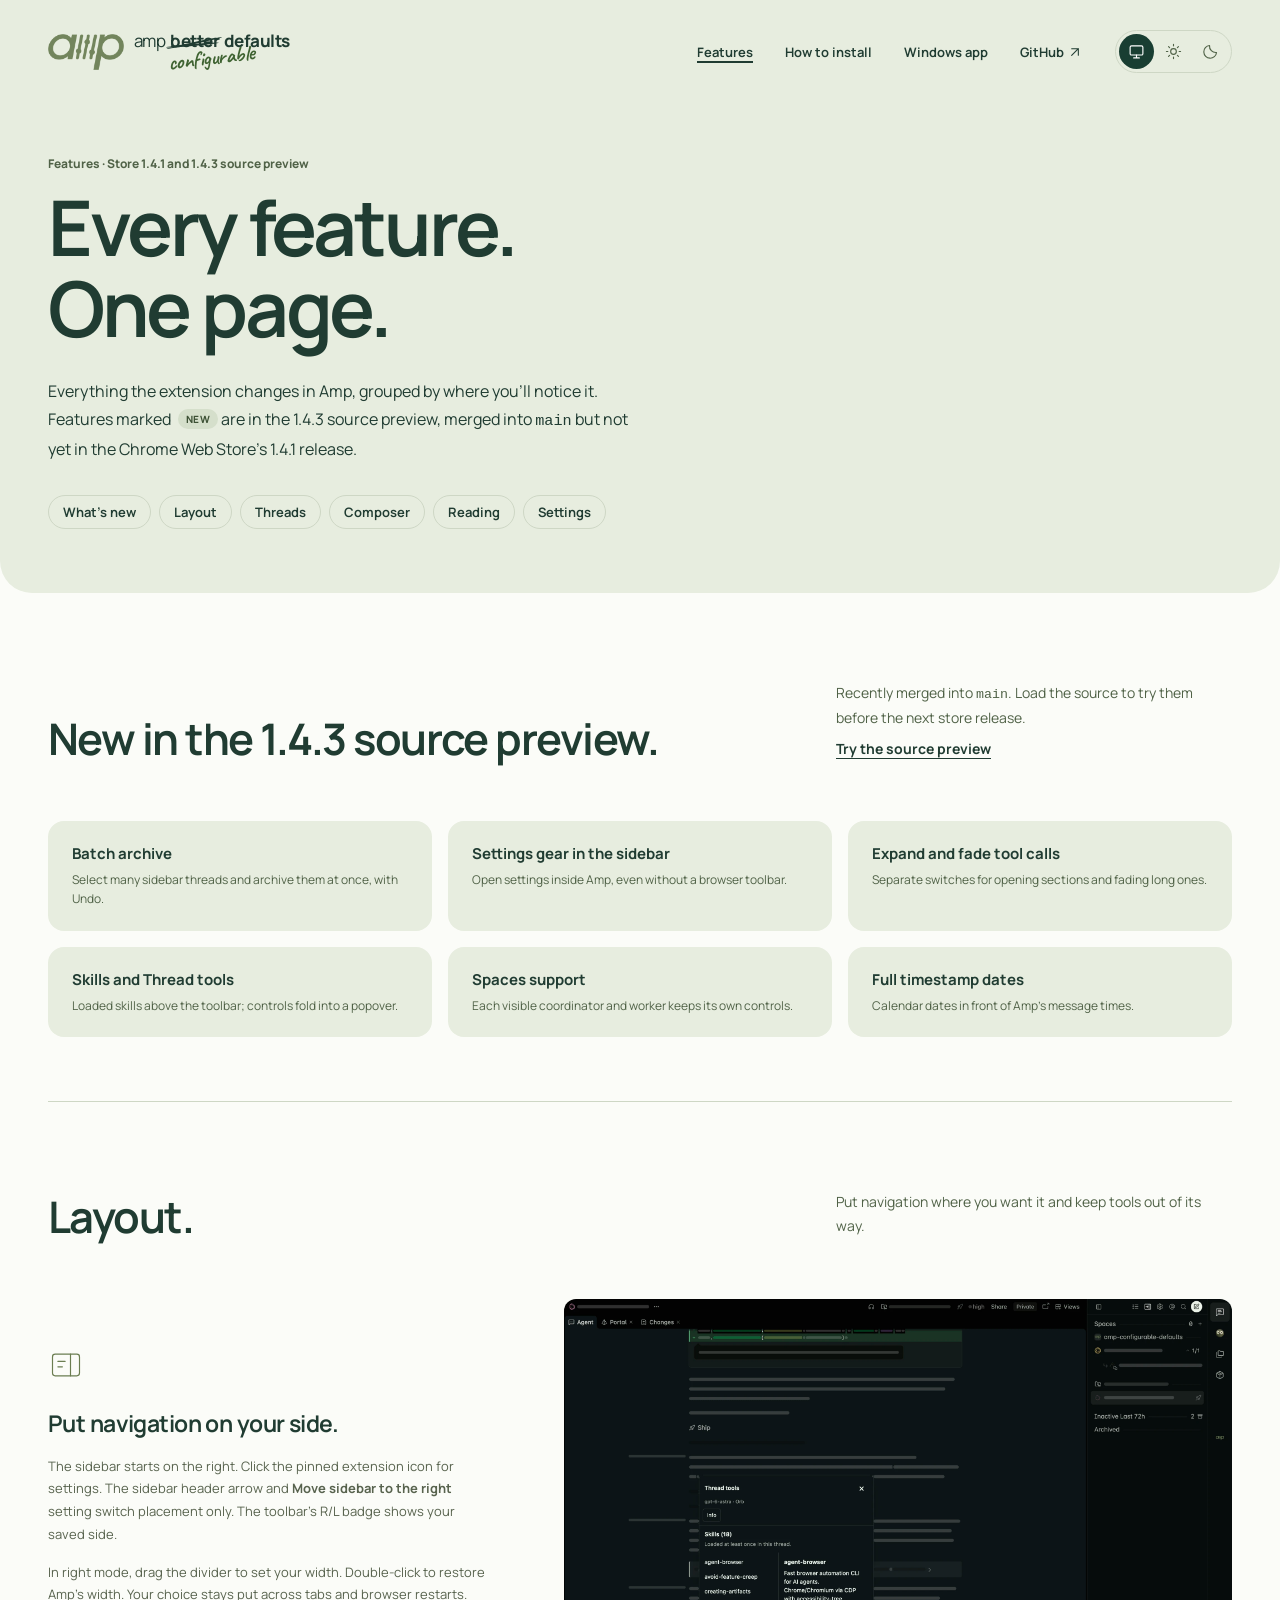
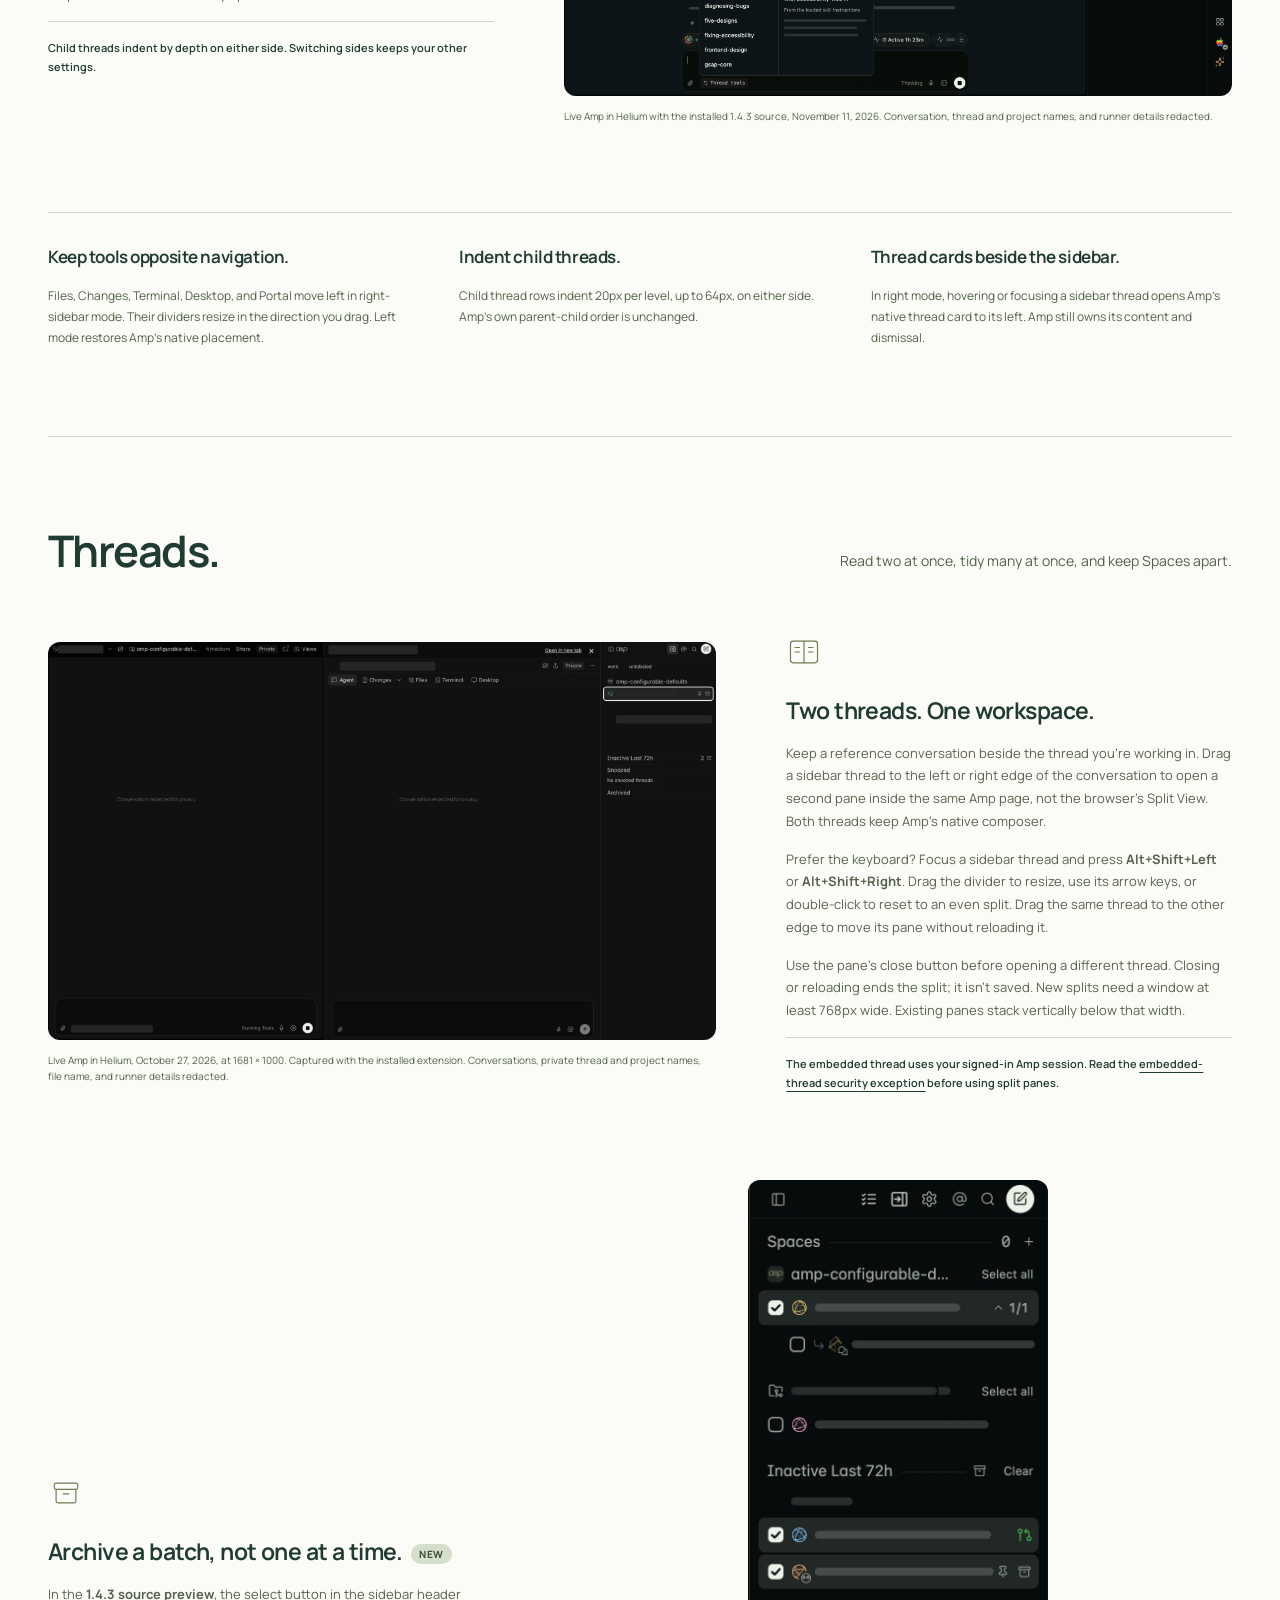
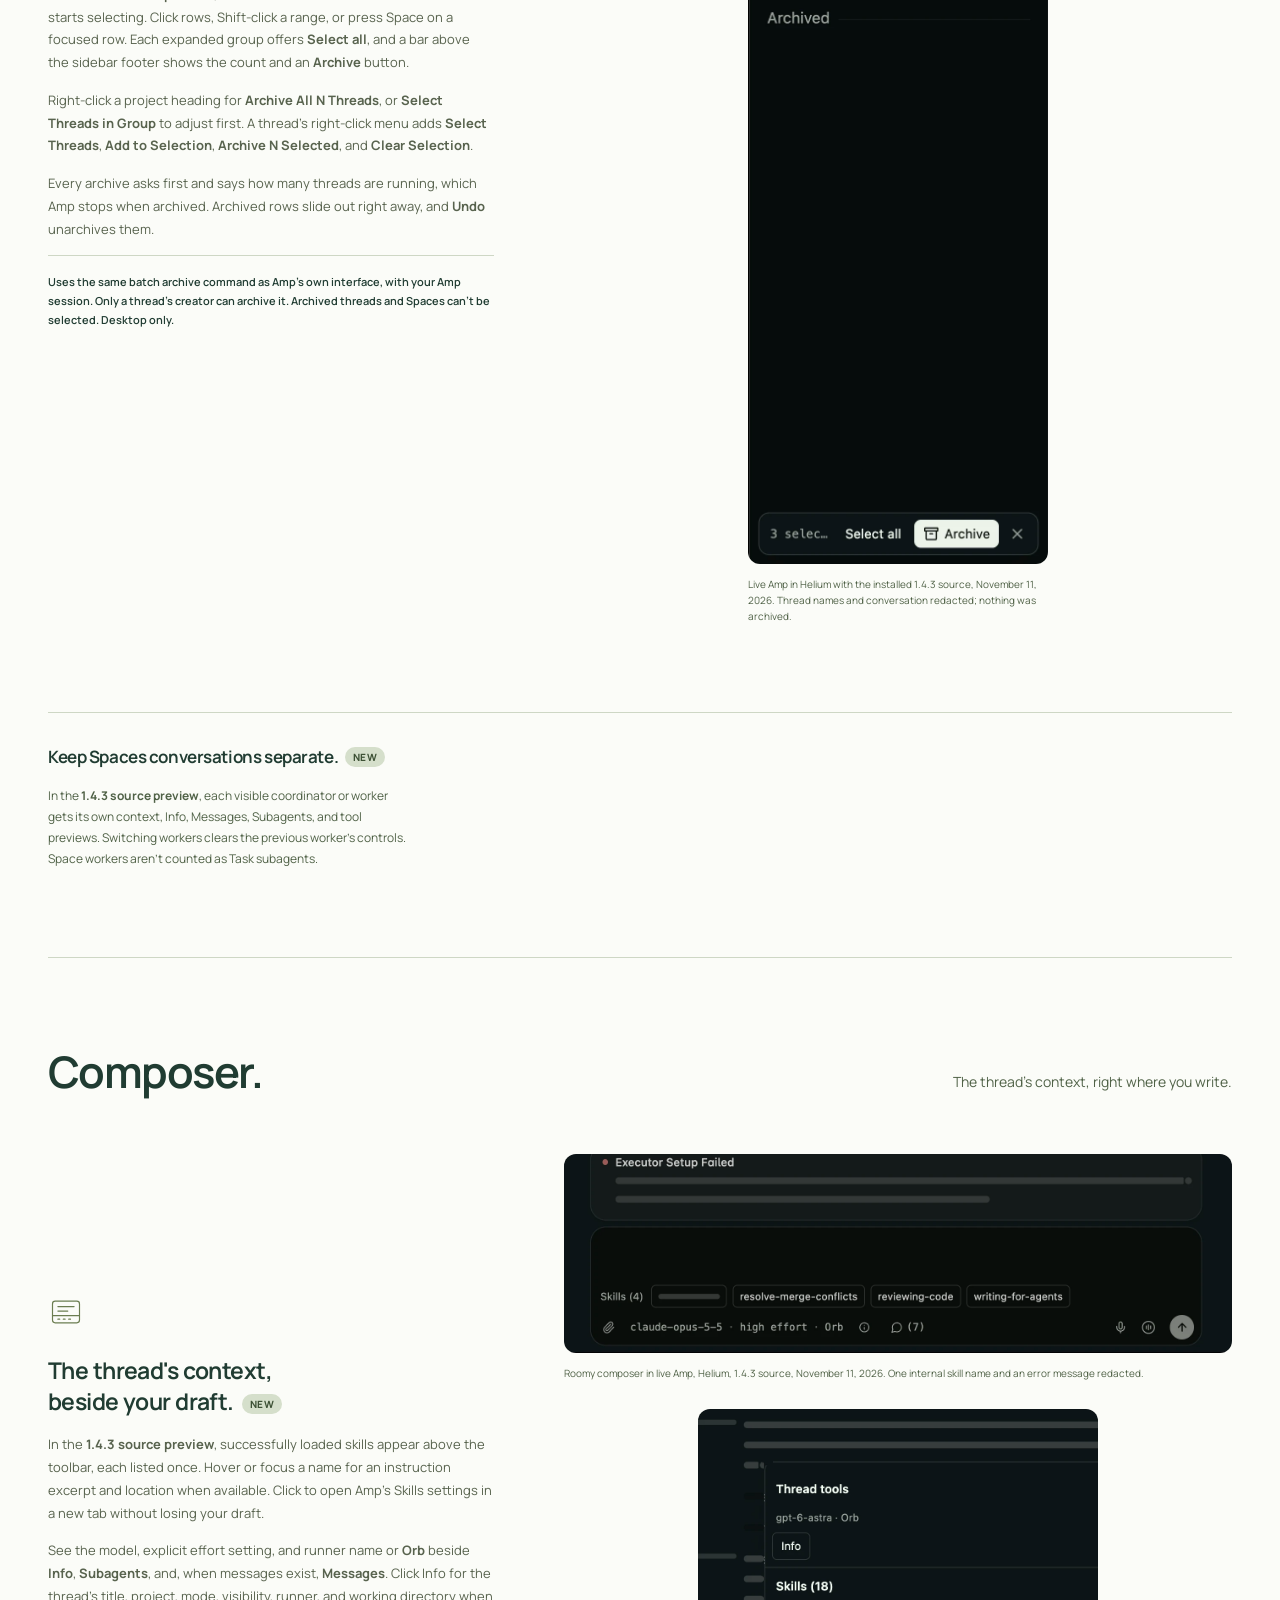
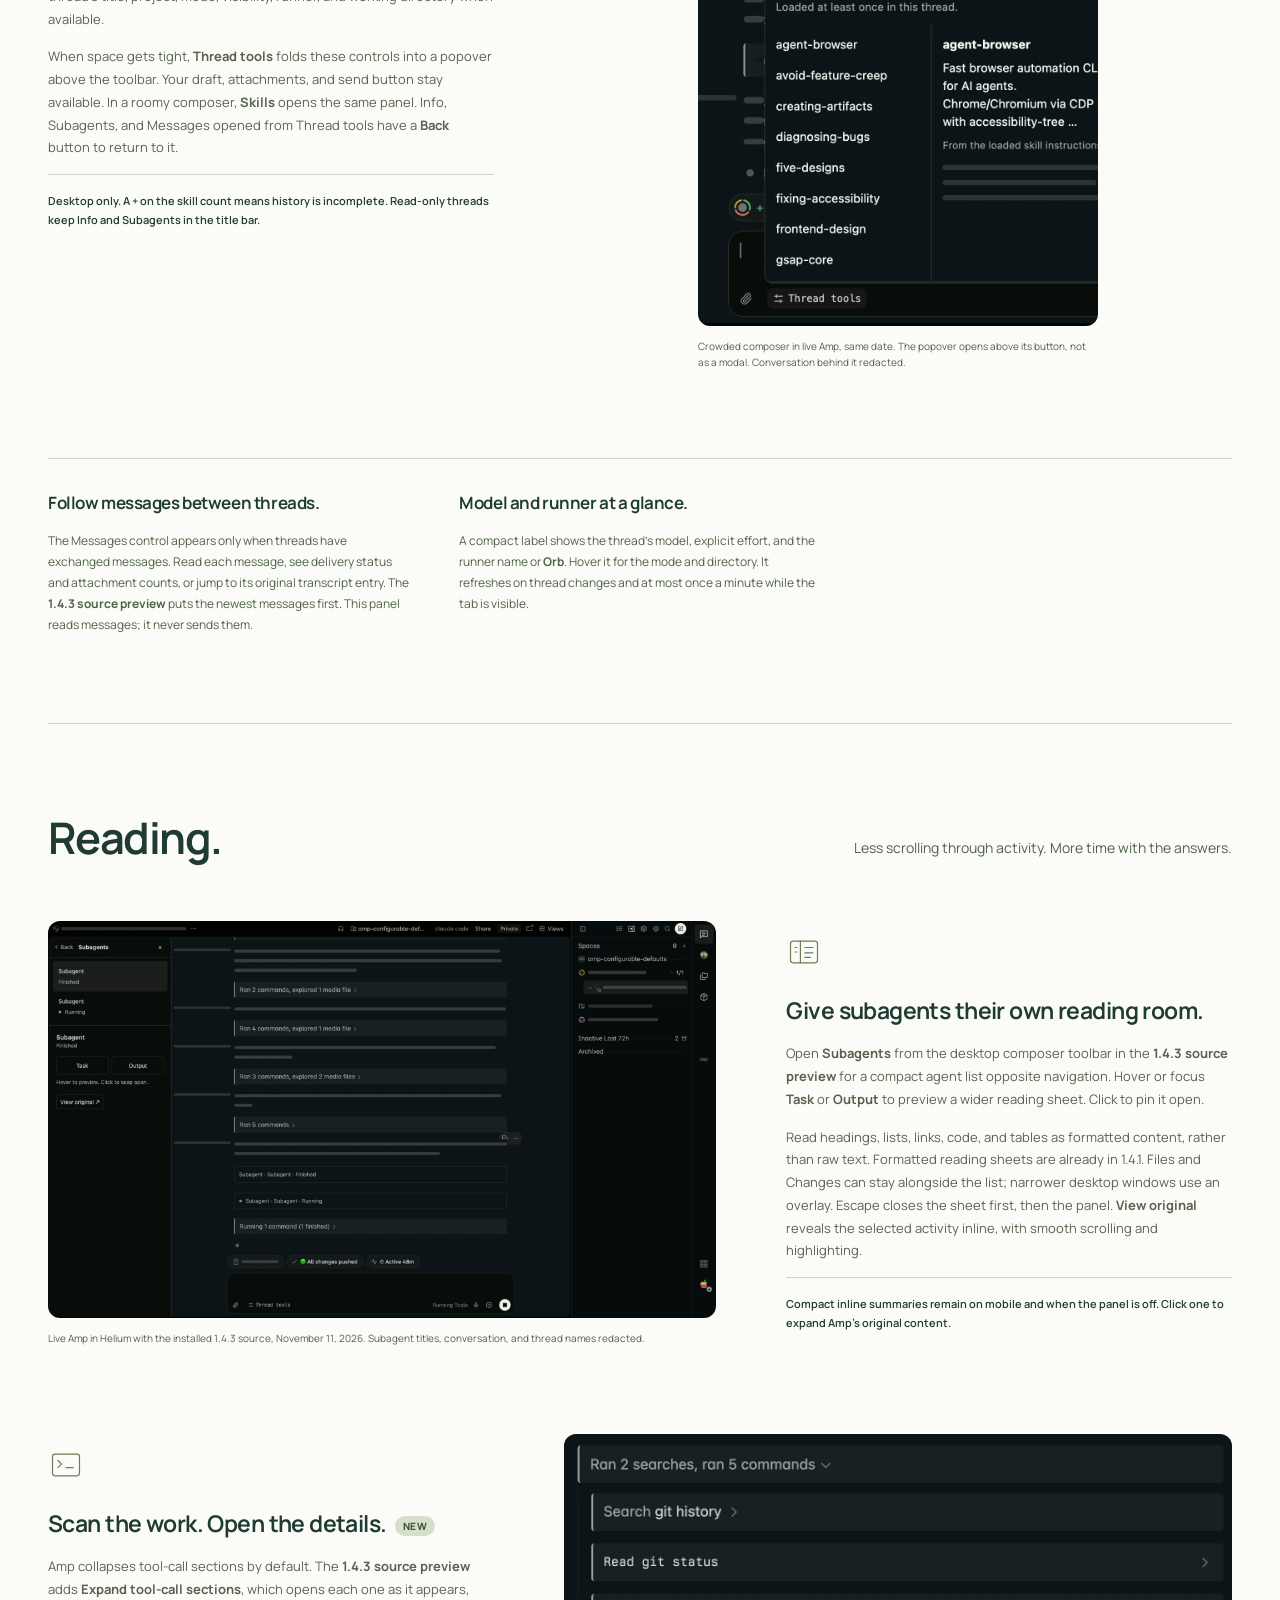
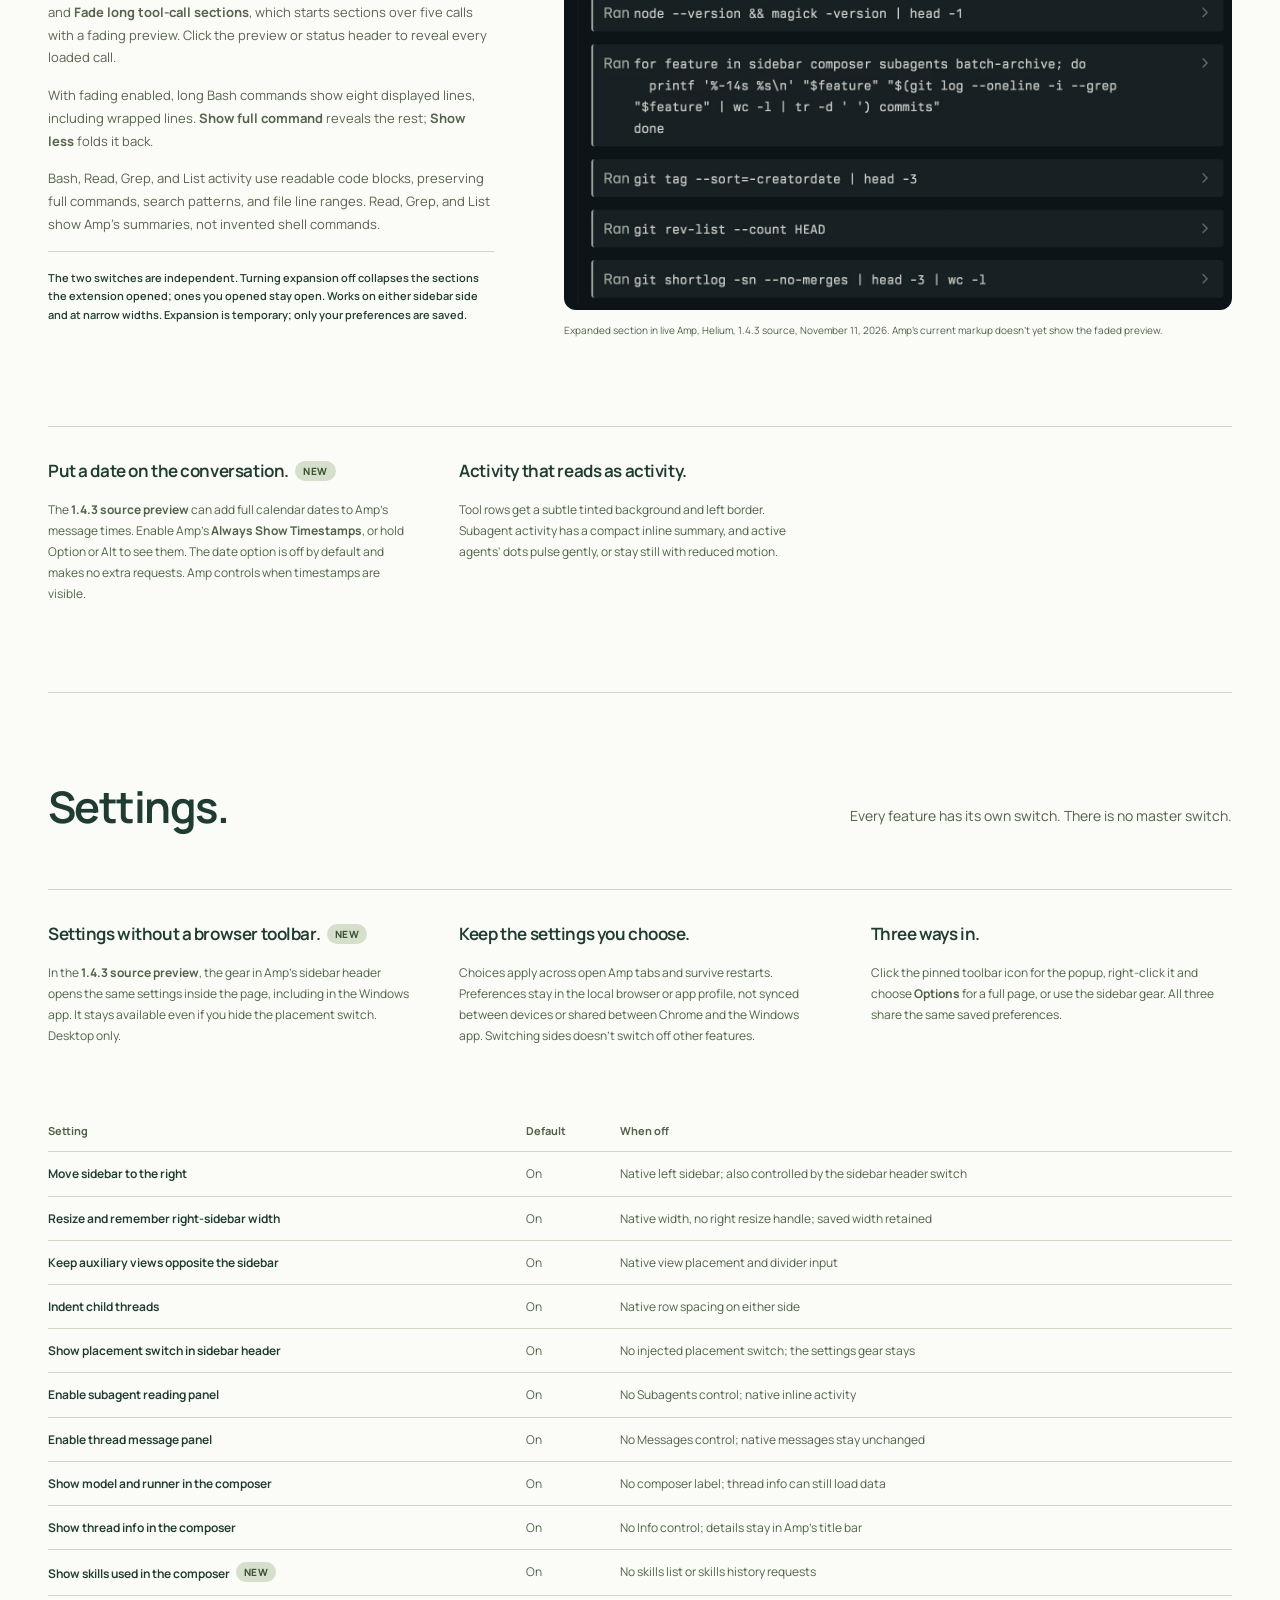
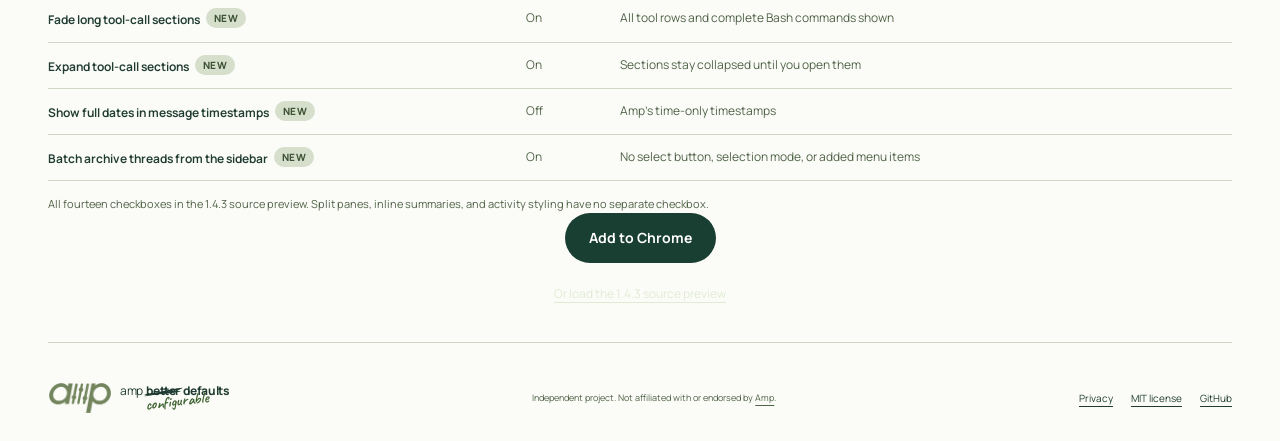
==== docs/features/index.html @ 4b8e1ec9 "docs: add a features page and trim the landing page to two highlights The landing page now highlight" ====
<!doctype html>
<html lang="en">
  <head>
    <meta charset="utf-8" />
    <meta name="viewport" content="width=device-width, initial-scale=1" />
    <meta name="color-scheme" content="light dark" />
    <meta
      name="theme-color"
      content="#e7eddf"
      media="(prefers-color-scheme: light)"
    />
    <meta
      name="theme-color"
      content="#1b2a22"
      media="(prefers-color-scheme: dark)"
    />
    <script>
      if (!window.CSSViewTransitionRule) {
        document.documentElement.classList.add("page-enter");
      }
      try {
        const theme = localStorage.getItem("landing-theme");
        if (theme === "light" || theme === "dark") {
          document.documentElement.dataset.theme = theme;
          document
            .querySelectorAll('meta[name="theme-color"]')
            .forEach((meta) => {
              meta.content = theme === "dark" ? "#1b2a22" : "#e7eddf";
            });
        }
      } catch {
        // Storage can be unavailable; the system theme still works.
      }
    </script>
    <meta
      name="description"
      content="Every feature of amp configurable defaults: sidebar placement, split panes, batch archive, skills and thread details in the composer, subagent reading sheets, tool-call previews, thread messages, and more."
    />
    <title>Features | amp configurable defaults</title>
    <link rel="icon" href="../assets/icon.png" type="image/png" />
    <link
      rel="preload"
      href="../assets/manrope.ttf"
      as="font"
      type="font/ttf"
      crossorigin
    />
    <link rel="stylesheet" href="../landing.css" />
    <script src="../landing.js" defer></script>
  </head>
  <body>
    <a class="skip" href="#main">Skip to content</a>
    <div class="header-band">
      <header class="site-header wrap">
        <a class="brand" href="../" aria-label="amp configurable defaults home"
          ><img src="../assets/logo.png" width="76" height="36" alt="" /><span
            class="brand-title"
            aria-hidden="true"
            >amp
            <span class="brand-edit"
              ><s>better</s
              ><span class="brand-correction">configurable</span></span
            >
            <strong>defaults</strong></span
          ></a
        >
        <nav aria-label="Main navigation">
          <a href="./" aria-current="page">Features</a>
          <a href="../#install">How to install</a>
          <a href="../windows/">Windows app</a>
          <a
            class="nav-source"
            href="https://github.com/Tyru5/amp-configurable-defaults"
            >GitHub
            <svg viewBox="0 0 24 24" aria-hidden="true">
              <path d="M7 17 17 7M7 7h10v10" /></svg
          ></a>
          <fieldset class="theme-control" aria-label="Theme" hidden>
            <label>
              <input
                type="radio"
                name="theme"
                value="system"
                aria-label="System theme"
                checked
              />
              <svg viewBox="0 0 24 24" aria-hidden="true">
                <rect x="3" y="4" width="18" height="13" rx="2" />
                <path d="M8 21h8m-4-4v4" />
              </svg>
            </label>
            <label>
              <input
                type="radio"
                name="theme"
                value="light"
                aria-label="Light theme"
              />
              <svg viewBox="0 0 24 24" aria-hidden="true">
                <circle cx="12" cy="12" r="4" />
                <path
                  d="M12 2v2m0 16v2M2 12h2m16 0h2M5 5l1.5 1.5m11 11L19 19M5 19l1.5-1.5m11-11L19 5"
                />
              </svg>
            </label>
            <label>
              <input
                type="radio"
                name="theme"
                value="dark"
                aria-label="Dark theme"
              />
              <svg viewBox="0 0 24 24" aria-hidden="true">
                <path d="M20.5 13.4A9 9 0 0 1 10.6 3.5a9 9 0 1 0 9.9 9.9Z" />
              </svg>
            </label>
          </fieldset>
        </nav>
      </header>
    </div>
    <main id="main">
      <div class="opening">
        <header class="page-intro wrap">
          <p class="guide-kicker">Features · Store 1.4.1 and 1.4.3 source preview</p>
          <h1>Every feature.<br />One page.</h1>
          <p>
            Everything the extension changes in Amp, grouped by where you'll
            notice it. Features marked <span class="new-badge">New</span> are
            in the 1.4.3 source preview, merged into <code>main</code> but not
            yet in the Chrome Web Store's 1.4.1 release.
          </p>
          <nav class="feature-jump" aria-label="Feature groups">
            <a href="#source-preview">What's new</a>
            <a href="#layout">Layout</a>
            <a href="#threads">Threads</a>
            <a href="#composer">Composer</a>
            <a href="#reading">Reading</a>
            <a href="#settings">Settings</a>
          </nav>
        </header>
      </div>

      <section
        id="source-preview"
        class="feature-group wrap"
        aria-labelledby="preview-title"
      >
        <div class="group-heading">
          <h2 id="preview-title">New in the 1.4.3 source preview.</h2>
          <p>
            Recently merged into <code>main</code>. Load the source to try them
            before the next store release.
            <a href="../#install">Try the source preview</a>
          </p>
        </div>
        <ul class="whats-new">
          <li>
            <a href="#batch-archive"
              ><strong>Batch archive</strong
              ><span>Select many sidebar threads and archive them at once, with Undo.</span></a
            >
          </li>
          <li>
            <a href="#sidebar-settings"
              ><strong>Settings gear in the sidebar</strong
              ><span>Open settings inside Amp, even without a browser toolbar.</span></a
            >
          </li>
          <li>
            <a href="#tool-previews"
              ><strong>Expand and fade tool calls</strong
              ><span>Separate switches for opening sections and fading long ones.</span></a
            >
          </li>
          <li>
            <a href="#composer-tools"
              ><strong>Skills and Thread tools</strong
              ><span>Loaded skills above the toolbar; controls fold into a popover.</span></a
            >
          </li>
          <li>
            <a href="#spaces"
              ><strong>Spaces support</strong
              ><span>Each visible coordinator and worker keeps its own controls.</span></a
            >
          </li>
          <li>
            <a href="#timestamp-dates"
              ><strong>Full timestamp dates</strong
              ><span>Calendar dates in front of Amp's message times.</span></a
            >
          </li>
        </ul>
      </section>

      <section id="layout" class="feature-group wrap" aria-labelledby="layout-title">
        <div class="group-heading">
          <h2 id="layout-title">Layout.</h2>
          <p>Put navigation where you want it and keep tools out of its way.</p>
        </div>
        <div class="feature-story" id="navigation">
          <div class="feature-copy">
            <svg class="feature-icon" viewBox="0 0 40 40" aria-hidden="true">
              <rect x="5" y="8" width="30" height="24" rx="3" />
              <path d="M25 8v24M11 16h8m-8 6h5" />
            </svg>
            <h3>Put navigation on your side.</h3>
            <p>
              The sidebar starts on the right. Click the pinned extension icon
              for settings. The sidebar header arrow and
              <strong>Move sidebar to the right</strong> setting switch
              placement only. The toolbar's R/L badge shows your saved side.
            </p>
            <p>
              In right mode, drag the divider to set your width. Double-click to
              restore Amp's width. Your choice stays put across tabs and browser
              restarts.
            </p>
            <div class="feature-detail">
              Child threads indent by depth on either side. Switching sides
              keeps your other settings.
            </div>
          </div>
          <figure>
            <img
              src="../assets/hero-live.webp"
              alt="Live Amp with navigation on the right, a child thread indented beneath its parent, and the select, placement, and settings buttons in the sidebar header. Conversation text and thread names are redacted."
              width="2400"
              height="1428"
              loading="lazy"
            />
            <figcaption>
              Live Amp in Helium with the installed 1.4.3 source, November 11,
              2026. Conversation, thread and project names, and runner details
              redacted.
            </figcaption>
          </figure>
        </div>
        <div class="more-features">
          <article>
            <h3>Keep tools opposite navigation.</h3>
            <p>
              Files, Changes, Terminal, Desktop, and Portal move left in
              right-sidebar mode. Their dividers resize in the direction you
              drag. Left mode restores Amp's native placement.
            </p>
          </article>
          <article>
            <h3>Indent child threads.</h3>
            <p>
              Child thread rows indent 20px per level, up to 64px, on either
              side. Amp's own parent-child order is unchanged.
            </p>
          </article>
          <article>
            <h3>Thread cards beside the sidebar.</h3>
            <p>
              In right mode, hovering or focusing a sidebar thread opens Amp's
              native thread card to its left. Amp still owns its content and
              dismissal.
            </p>
          </article>
        </div>
      </section>

      <section id="threads" class="feature-group wrap" aria-labelledby="threads-title">
        <div class="group-heading">
          <h2 id="threads-title">Threads.</h2>
          <p>Read two at once, tidy many at once, and keep Spaces apart.</p>
        </div>
        <div class="feature-story reverse" id="split-panes">
          <div class="feature-copy">
            <svg class="feature-icon" viewBox="0 0 40 40" aria-hidden="true">
              <rect x="5" y="8" width="30" height="24" rx="3" />
              <path d="M20 8v24M10 15h5m-5 5h5m10-5h5m-5 5h5" />
            </svg>
            <h3>Two threads. One workspace.</h3>
            <p>
              Keep a reference conversation beside the thread you're working
              in. Drag a sidebar thread to the left or right edge of the
              conversation to open a second pane inside the same Amp page,
              not the browser's Split View. Both threads keep Amp's native composer.
            </p>
            <p>
              Prefer the keyboard? Focus a sidebar thread and press
              <strong>Alt+Shift+Left</strong> or <strong>Alt+Shift+Right</strong>.
              Drag the divider to resize, use its arrow keys, or double-click
              to reset to an even split. Drag the same thread to the other
              edge to move its pane without reloading it.
            </p>
            <p>
              Use the pane's close button before opening a different thread.
              Closing or reloading ends the split; it isn't saved. New splits
              need a window at least 768px wide. Existing panes stack vertically
              below that width.
            </p>
            <div class="feature-detail">
              The embedded thread uses your signed-in Amp session. Read the
              <a href="https://github.com/Tyru5/amp-configurable-defaults/blob/main/PRIVACY.md#embedded-thread-security-exception"
                >embedded-thread security exception</a
              > before using split panes.
            </div>
          </div>
          <figure>
            <img
              src="../assets/thread-split.webp"
              alt="Real Amp in Helium with two thread panes side by side, a divider between them, a composer in each pane, and navigation on the right. Private content is redacted."
              width="2000"
              height="1190"
              loading="lazy"
            />
            <figcaption>
              Live Amp in Helium, October 27, 2026, at 1681 × 1000. Captured
              with the installed extension. Conversations, private thread and
              project names, file name, and runner details redacted.
            </figcaption>
          </figure>
        </div>
        <div class="feature-story" id="batch-archive">
          <div class="feature-copy">
            <svg class="feature-icon" viewBox="0 0 40 40" aria-hidden="true">
              <rect x="7" y="9" width="26" height="7" rx="2" />
              <path d="M9 16v13a2 2 0 0 0 2 2h18a2 2 0 0 0 2-2V16m-14 5h6" />
            </svg>
            <h3>Archive a batch, not one at a time. <span class="new-badge">New</span></h3>
            <p>
              In the <strong>1.4.3 source preview</strong>, the select button
              in the sidebar header starts selecting. Click rows, Shift-click a
              range, or press Space on a focused row. Each expanded group offers
              <strong>Select all</strong>, and a bar above the sidebar footer
              shows the count and an <strong>Archive</strong> button.
            </p>
            <p>
              Right-click a project heading for <strong>Archive All N
              Threads</strong>, or <strong>Select Threads in Group</strong> to
              adjust first. A thread's right-click menu adds
              <strong>Select Threads</strong>, <strong>Add to Selection</strong>,
              <strong>Archive N Selected</strong>, and
              <strong>Clear Selection</strong>.
            </p>
            <p>
              Every archive asks first and says how many threads are running,
              which Amp stops when archived. Archived rows slide out right away,
              and <strong>Undo</strong> unarchives them.
            </p>
            <div class="feature-detail">
              Uses the same batch archive command as Amp's own interface, with
              your Amp session. Only a thread's creator can archive it. Archived
              threads and Spaces can't be selected. Desktop only.
            </div>
          </div>
          <figure class="sidebar-capture">
            <img
              src="../assets/batch-archive-live.webp"
              alt="Live Amp sidebar in selection mode: three threads checked, groups offering Select all or Clear, and a bar above the footer showing 3 selected, Select all, and Archive. Thread names are redacted."
              width="610"
              height="2000"
              loading="lazy"
            />
            <figcaption>
              Live Amp in Helium with the installed 1.4.3 source, November 11,
              2026. Thread names and conversation redacted; nothing was archived.
            </figcaption>
          </figure>
        </div>
        <div class="more-features">
          <article id="spaces">
            <h3>Keep Spaces conversations separate. <span class="new-badge">New</span></h3>
            <p>
              In the <strong>1.4.3 source preview</strong>, each visible
              coordinator or worker gets its own context, Info, Messages,
              Subagents, and tool previews. Switching workers clears the
              previous worker's controls. Space workers aren't counted as Task
              subagents.
            </p>
          </article>
        </div>
      </section>

      <section id="composer" class="feature-group wrap" aria-labelledby="composer-title">
        <div class="group-heading">
          <h2 id="composer-title">Composer.</h2>
          <p>The thread's context, right where you write.</p>
        </div>
        <div class="feature-story" id="composer-tools">
          <div class="feature-copy">
            <svg class="feature-icon" viewBox="0 0 40 40" aria-hidden="true">
              <rect x="5" y="8" width="30" height="24" rx="3" />
              <path d="M5 24h30M11 28h2m4 0h2m4 0h2M11 14h18m-18 5h11" />
            </svg>
            <h3>The thread's context, beside your draft. <span class="new-badge">New</span></h3>
            <p>
              In the <strong>1.4.3 source preview</strong>, successfully loaded
              skills appear above the toolbar, each listed once. Hover or focus
              a name for an instruction excerpt and location when available. Click
              to open Amp's Skills settings in a new tab without losing your draft.
            </p>
            <p>
              See the model, explicit effort setting, and runner name or
              <strong>Orb</strong> beside <strong>Info</strong>,
              <strong>Subagents</strong>, and, when messages exist,
              <strong>Messages</strong>. Click Info for the thread's title,
              project, mode, visibility, runner, and working directory when available.
            </p>
            <p>
              When space gets tight, <strong>Thread tools</strong> folds these
              controls into a popover above the toolbar. Your draft,
              attachments, and send button stay available. In a roomy composer,
              <strong>Skills</strong> opens the same panel. Info, Subagents,
              and Messages opened from Thread tools have a <strong>Back</strong>
              button to return to it.
            </p>
            <div class="feature-detail">
              Desktop only. A + on the skill count means history is incomplete.
              Read-only threads keep Info and Subagents in the title bar.
            </div>
          </div>
          <div class="composer-captures">
            <figure>
              <img
                src="../assets/composer-skills-live.webp"
                alt="Live Amp composer with Skills (4) above the toolbar, the model claude-opus-5-5 with high effort and Orb, Info, and Messages (7). One internal skill name and an error message are redacted."
                width="1580"
                height="470"
                loading="lazy"
              />
              <figcaption>Roomy composer in live Amp, Helium, 1.4.3 source, November 11, 2026. One internal skill name and an error message redacted.</figcaption>
            </figure>
            <figure class="compact-capture">
              <img
                src="../assets/thread-tools-live.webp"
                alt="Live Amp with the Thread tools popover open above its button, showing the model and Orb, Info, Skills (18), and an instruction excerpt for agent-browser."
                width="960"
                height="1240"
                loading="lazy"
              />
              <figcaption>Crowded composer in live Amp, same date. The popover opens above its button, not as a modal. Conversation behind it redacted.</figcaption>
            </figure>
          </div>
        </div>
        <div class="more-features">
          <article id="thread-messages">
            <h3>Follow messages between threads.</h3>
            <p>
              The Messages control appears only when threads have exchanged
              messages. Read each message, see delivery status and attachment
              counts, or jump to its original transcript entry. The
              <strong>1.4.3 source preview</strong> puts the newest messages first.
              This panel reads messages; it never sends them.
            </p>
          </article>
          <article>
            <h3>Model and runner at a glance.</h3>
            <p>
              A compact label shows the thread's model, explicit effort, and
              the runner name or <strong>Orb</strong>. Hover it for the mode
              and directory. It refreshes on thread changes and at most once a
              minute while the tab is visible.
            </p>
          </article>
        </div>
      </section>

      <section id="reading" class="feature-group wrap" aria-labelledby="reading-title">
        <div class="group-heading">
          <h2 id="reading-title">Reading.</h2>
          <p>Less scrolling through activity. More time with the answers.</p>
        </div>
        <div class="feature-story reverse" id="subagents">
          <div class="feature-copy">
            <svg class="feature-icon" viewBox="0 0 40 40" aria-hidden="true">
              <rect x="5" y="8" width="30" height="24" rx="3" />
              <path d="M16 8v24m-6-17h2m-2 5h2m9-5h9m-9 6h9m-9 5h6" />
            </svg>
            <h3>Give subagents their own reading room.</h3>
            <p>
              Open <strong>Subagents</strong> from the desktop composer toolbar
              in the <strong>1.4.3 source preview</strong>
              for a compact agent list opposite navigation. Hover or focus
              <strong>Task</strong> or <strong>Output</strong> to preview a
              wider reading sheet. Click to pin it open.
            </p>
            <p>
              Read headings, lists, links, code, and tables as formatted content,
              rather than raw text. Formatted reading sheets are already in 1.4.1.
              Files and Changes can stay alongside the list; narrower desktop
              windows use an overlay. Escape closes the sheet first, then the
              panel.
              <strong>View original</strong> reveals the selected activity
              inline, with smooth scrolling and highlighting.
            </p>
            <div class="feature-detail">
              Compact inline summaries remain on mobile and when the panel is
              off. Click one to expand Amp's original content.
            </div>
          </div>
          <figure>
            <img
              src="../assets/subagents-live.webp"
              alt="Live Amp with the Subagents panel open opposite navigation, listing two subagents. Conversation text and thread names are redacted."
              width="2000"
              height="1190"
              loading="lazy"
            />
            <figcaption>
              Live Amp in Helium with the installed 1.4.3 source, November 11,
              2026. Subagent titles, conversation, and thread names redacted.
            </figcaption>
          </figure>
        </div>
        <div class="feature-story" id="tool-previews">
          <div class="feature-copy">
            <svg class="feature-icon" viewBox="0 0 40 40" aria-hidden="true">
              <rect x="5" y="8" width="30" height="24" rx="3" />
              <path d="m11 15 4 4-4 4m9 0h8" />
            </svg>
            <h3>Scan the work. Open the details. <span class="new-badge">New</span></h3>
            <p>
              Amp collapses tool-call sections by default. The
              <strong>1.4.3 source preview</strong> adds
              <strong>Expand tool-call sections</strong>, which opens each one
              as it appears, and <strong>Fade long tool-call sections</strong>,
              which starts sections over five calls with a fading preview. Click
              the preview or status header to reveal every loaded call.
            </p>
            <p>
              With fading enabled, long Bash commands show eight displayed
              lines, including wrapped lines. <strong>Show full command</strong>
              reveals the rest; <strong>Show less</strong> folds it back.
            </p>
            <p>
              Bash, Read, Grep, and List activity use readable code blocks,
              preserving full commands, search patterns, and file line ranges.
              Read, Grep, and List show Amp's summaries, not invented shell commands.
            </p>
            <div class="feature-detail">
              The two switches are independent. Turning expansion off collapses
              the sections the extension opened; ones you opened stay open.
              Works on either sidebar side and at narrow widths. Expansion is
              temporary; only your preferences are saved.
            </div>
          </div>
          <figure>
            <img
              src="../assets/tool-calls-live.webp"
              alt="Live Amp with an expanded tool-call section: a search, a Read, and five Bash commands rendered as code blocks, including a multi-line for loop."
              width="1420"
              height="1010"
              loading="lazy"
            />
            <figcaption>
              Expanded section in live Amp, Helium, 1.4.3 source, November 11,
              2026. Amp's current markup doesn't yet show the faded preview.
            </figcaption>
          </figure>
        </div>
        <div class="more-features">
          <article id="timestamp-dates">
            <h3>Put a date on the conversation. <span class="new-badge">New</span></h3>
            <p>
              The <strong>1.4.3 source preview</strong> can add full calendar
              dates to Amp's message times. Enable Amp's
              <strong>Always Show Timestamps</strong>, or hold Option or Alt
              to see them. The date option is off by default and makes no extra
              requests. Amp controls when timestamps are visible.
            </p>
          </article>
          <article>
            <h3>Activity that reads as activity.</h3>
            <p>
              Tool rows get a subtle tinted background and left border.
              Subagent activity has a compact inline summary, and active
              agents' dots pulse gently, or stay still with reduced motion.
            </p>
          </article>
        </div>
      </section>

      <section id="settings" class="feature-group wrap" aria-labelledby="settings-title">
        <div class="group-heading">
          <h2 id="settings-title">Settings.</h2>
          <p>Every feature has its own switch. There is no master switch.</p>
        </div>
        <div class="more-features">
          <article id="sidebar-settings">
            <h3>Settings without a browser toolbar. <span class="new-badge">New</span></h3>
            <p>
              In the <strong>1.4.3 source preview</strong>, the gear in Amp's
              sidebar header opens the same settings inside the page, including
              in the Windows app. It stays available even if you hide the
              placement switch. Desktop only.
            </p>
          </article>
          <article>
            <h3>Keep the settings you choose.</h3>
            <p>
              Choices apply across open Amp tabs and survive restarts.
              Preferences stay in the local browser or app profile, not synced
              between devices or shared between Chrome and the Windows app.
              Switching sides doesn't switch off other features.
            </p>
          </article>
          <article>
            <h3>Three ways in.</h3>
            <p>
              Click the pinned toolbar icon for the popup, right-click it and
              choose <strong>Options</strong> for a full page, or use the
              sidebar gear. All three share the same saved preferences.
            </p>
          </article>
        </div>
        <div class="table-scroll">
          <table class="settings-table">
            <caption>
              All fourteen checkboxes in the 1.4.3 source preview. Split panes,
              inline summaries, and activity styling have no separate checkbox.
            </caption>
            <thead>
              <tr><th scope="col">Setting</th><th scope="col">Default</th><th scope="col">When off</th></tr>
            </thead>
            <tbody>
              <tr><th scope="row">Move sidebar to the right</th><td>On</td><td>Native left sidebar; also controlled by the sidebar header switch</td></tr>
              <tr><th scope="row">Resize and remember right-sidebar width</th><td>On</td><td>Native width, no right resize handle; saved width retained</td></tr>
              <tr><th scope="row">Keep auxiliary views opposite the sidebar</th><td>On</td><td>Native view placement and divider input</td></tr>
              <tr><th scope="row">Indent child threads</th><td>On</td><td>Native row spacing on either side</td></tr>
              <tr><th scope="row">Show placement switch in sidebar header</th><td>On</td><td>No injected placement switch; the settings gear stays</td></tr>
              <tr><th scope="row">Enable subagent reading panel</th><td>On</td><td>No Subagents control; native inline activity</td></tr>
              <tr><th scope="row">Enable thread message panel</th><td>On</td><td>No Messages control; native messages stay unchanged</td></tr>
              <tr><th scope="row">Show model and runner in the composer</th><td>On</td><td>No composer label; thread info can still load data</td></tr>
              <tr><th scope="row">Show thread info in the composer</th><td>On</td><td>No Info control; details stay in Amp's title bar</td></tr>
              <tr><th scope="row">Show skills used in the composer <span class="new-badge">New</span></th><td>On</td><td>No skills list or skills history requests</td></tr>
              <tr><th scope="row">Fade long tool-call sections <span class="new-badge">New</span></th><td>On</td><td>All tool rows and complete Bash commands shown</td></tr>
              <tr><th scope="row">Expand tool-call sections <span class="new-badge">New</span></th><td>On</td><td>Sections stay collapsed until you open them</td></tr>
              <tr><th scope="row">Show full dates in message timestamps <span class="new-badge">New</span></th><td>Off</td><td>Amp's time-only timestamps</td></tr>
              <tr><th scope="row">Batch archive threads from the sidebar <span class="new-badge">New</span></th><td>On</td><td>No select button, selection mode, or added menu items</td></tr>
            </tbody>
          </table>
        </div>
      </section>

      <div class="closing wrap">
        <a
          class="button primary"
          href="https://chromewebstore.google.com/detail/amp-configurable-defaults/hpobhiphbifcjhplkegebmpiehkcpjod"
          >Add to Chrome</a
        >
        <a class="text-link" href="../#install">Or load the 1.4.3 source preview</a>
      </div>
    </main>
    <footer class="site-footer wrap">
      <a class="brand" href="../" aria-label="amp configurable defaults home"
        ><img src="../assets/logo.png" width="64" height="30" alt="" /><span
          class="brand-title"
          aria-hidden="true"
          >amp
          <span class="brand-edit"
            ><s>better</s
            ><span class="brand-correction">configurable</span></span
          >
          <strong>defaults</strong></span
        ></a
      >
      <p>Independent project. Not affiliated with or endorsed by <a href="https://ampcode.com/">Amp</a>.</p>
      <div>
        <a
          href="https://github.com/Tyru5/amp-configurable-defaults/blob/main/PRIVACY.md"
          >Privacy</a
        ><a
          href="https://github.com/Tyru5/amp-configurable-defaults/blob/main/LICENSE"
          >MIT license</a
        ><a href="https://github.com/Tyru5/amp-configurable-defaults">GitHub</a>
      </div>
    </footer>
  </body>
</html>
---- docs/landing.css ----
@font-face {
  font-family: Manrope;
  src: url("assets/manrope.ttf") format("truetype");
  font-weight: 200 800;
  font-display: swap;
}
@font-face {
  font-family: Caveat;
  src: url("assets/caveat.ttf") format("truetype");
  font-weight: 400 700;
  font-display: swap;
}
:root {
  --forest: #193e32;
  --ink: light-dark(#203c32, #e4eadc);
  --muted: light-dark(#506247, #a8b8a3);
  --sage: light-dark(#e7eddf, #1b2a22);
  --line: light-dark(#ced7c5, #39483c);
  --paper: light-dark(#fbfcf8, #111b17);
  --olive: #c2cfaa;
  color-scheme: light;
  font-family: Manrope, sans-serif;
  color: var(--ink);
  background: var(--paper);
  font-synthesis: none;
  scroll-behavior: smooth;
  scroll-padding-top: 30px;
}
* {
  box-sizing: border-box;
}
body {
  margin: 0;
}
::selection {
  background: light-dark(var(--forest), var(--olive));
  color: light-dark(white, var(--paper));
}
a {
  color: inherit;
  text-underline-offset: 4px;
}
a:hover {
  text-decoration-thickness: 2px;
}
button,
a {
  -webkit-tap-highlight-color: transparent;
}
button {
  font: inherit;
}
:focus-visible {
  outline: 3px solid light-dark(#718149, var(--olive));
  outline-offset: 5px;
}
svg {
  width: 21px;
  height: 21px;
  fill: none;
  stroke: currentColor;
  stroke-width: 1.6;
  stroke-linecap: round;
  stroke-linejoin: round;
  flex: 0 0 auto;
}
p {
  line-height: 1.75;
}
h1,
h2,
h3,
p {
  margin-top: 0;
}
h1,
h2,
h3 {
  text-wrap: balance;
}
.wrap {
  width: min(1184px, calc(100% - 96px));
  margin-inline: auto;
}
.skip {
  position: absolute;
  top: -80px;
  left: 24px;
  z-index: 5;
  padding: 12px 20px;
  background: light-dark(white, var(--sage));
}
.skip:focus {
  top: 12px;
}
.header-band {
  background: var(--sage);
}
.opening {
  background: var(--sage);
  border-radius: 0 0 32px 32px;
}
.site-header {
  display: flex;
  align-items: center;
  justify-content: space-between;
  gap: 24px;
  padding-block: 30px;
}
.brand {
  display: inline-flex;
  align-items: center;
  gap: 10px;
  text-decoration: none;
  white-space: nowrap;
  font-size: 17px;
  letter-spacing: -0.03em;
}
.brand img {
  object-fit: contain;
  filter: brightness(var(--logo-brightness, 1));
}
.brand strong {
  font-weight: 750;
}
.brand-title {
  display: inline-flex;
  align-items: baseline;
  gap: 0.28em;
  padding-bottom: 1.25em;
  line-height: 1.25;
}
.brand-edit {
  position: relative;
  font-weight: 750;
}
.brand-edit s {
  text-decoration: none;
}
.brand-edit::before,
.brand-edit::after {
  content: "";
  position: absolute;
  height: 2px;
  width: 116%;
  left: -8%;
  top: 53%;
  border-radius: 50%;
  background: currentColor;
  transform: rotate(-12deg);
}
.brand-edit::after {
  top: 65%;
  width: 108%;
  transform: rotate(-5deg);
}
.brand-correction {
  position: absolute;
  top: 100%;
  left: -0.1em;
  color: light-dark(#3f6332, var(--olive));
  font-family: Caveat, cursive;
  font-size: 1.3em;
  font-weight: 650;
  letter-spacing: -0.02em;
  line-height: 1;
  transform: rotate(-7deg);
  transform-origin: left center;
}
nav {
  display: flex;
  flex-wrap: wrap;
  justify-content: flex-end;
  gap: 12px 32px;
  align-items: center;
  font-size: 13px;
  font-weight: 650;
}
nav a {
  text-decoration: none;
  padding-block: 8px;
}
nav a:hover {
  text-decoration: underline;
}
.nav-source {
  display: inline-flex;
  align-items: center;
  gap: 3px;
}
.nav-source svg {
  width: 16px;
  height: 16px;
}
.theme-control:not([hidden]) {
  display: flex;
  flex-shrink: 0;
  gap: 2px;
}
.theme-control {
  margin: 0;
  padding: 3px;
  border: 1px solid var(--line);
  border-radius: 24px;
}
.theme-control label {
  position: relative;
  display: flex;
  align-items: center;
  padding: 9px;
}
.theme-control input {
  appearance: none;
  position: absolute;
  inset: 0;
  width: 100%;
  height: 100%;
  margin: 0;
  border: 0;
  border-radius: 20px;
  background: transparent;
  cursor: pointer;
}
.theme-control input:hover {
  background: light-dark(#d5dfcb, #354734);
}
.theme-control input:checked {
  background: light-dark(var(--forest), var(--olive));
}
.theme-control input:focus-visible {
  outline-offset: 2px;
}
.theme-control svg {
  position: relative;
  pointer-events: none;
  color: var(--muted);
}
.theme-control svg {
  width: 17px;
  height: 17px;
}
.theme-control input:checked ~ svg {
  color: light-dark(white, #17251b);
}
.hero {
  padding-top: 50px;
}
.hero-intro {
  display: grid;
  grid-template-columns: 1.2fr 1fr;
  gap: 85px;
  align-items: center;
  margin-bottom: 56px;
}
h1 {
  font-size: clamp(60px, 6.8vw, 94px);
  line-height: 1.06;
  letter-spacing: -0.04em;
  font-weight: 650;
  margin-bottom: 0;
}
.hero-copy > p:first-child {
  font-size: 17px;
  line-height: 1.8;
  max-width: 39ch;
  margin-bottom: 24px;
}
.button {
  display: inline-flex;
  align-items: center;
  justify-content: center;
  gap: 11px;
  min-height: 50px;
  border-radius: 30px;
  padding: 14px 24px;
  text-decoration: none;
  font-size: 14px;
  font-weight: 700;
  transition:
    background-color 160ms,
    color 160ms;
}
.primary {
  color: light-dark(#fff, #17251b);
  background: light-dark(var(--forest), var(--olive));
}
.primary:hover {
  background: light-dark(#2e5541, #d5dfc3);
}
.install-note {
  font-size: 11px;
  line-height: 1.75;
  color: var(--muted);
  margin: 13px 0 0;
}
.hero-shot img {
  border-radius: 14px;
  outline: 1px solid light-dark(transparent, var(--line));
  box-shadow: 0 22px 45px -22px light-dark(#263a3559, transparent);
}
.hero-shot figcaption {
  display: flex;
  flex-direction: column;
  gap: 12px;
  margin-top: 15px;
}
.hero-points {
  display: flex;
  flex-wrap: wrap;
  gap: 8px;
  list-style: none;
  margin: 0;
  padding: 0;
}
.hero-points li {
  font-weight: 650;
  color: light-dark(#3d5135, var(--ink));
  background: light-dark(#d5dfcb, #2b3a2e);
  border-radius: 20px;
  padding: 5px 11px;
  white-space: nowrap;
}
.opening-footer {
  display: flex;
  justify-content: center;
  gap: 40px;
  font-size: 11px;
  color: var(--muted);
  padding-block: 36px;
}
.features {
  padding-top: 100px;
  padding-bottom: 95px;
}
.section-intro {
  display: flex;
  align-items: flex-end;
  justify-content: space-between;
  gap: 60px;
  margin-bottom: 65px;
}
h2 {
  font-size: clamp(32px, 3.4vw, 46px);
  line-height: 1.2;
  letter-spacing: -0.035em;
  font-weight: 650;
  margin-bottom: 18px;
}
.section-intro h2 {
  margin-bottom: 0;
}
.section-intro > p {
  font-size: 14px;
  max-width: 32ch;
  color: var(--muted);
  margin-bottom: 4px;
}
.source-preview {
  display: flex;
  align-items: center;
  justify-content: space-between;
  gap: 24px 48px;
  flex-wrap: wrap;
  padding-block: 28px;
  margin-bottom: 64px;
  border-block: 1px solid var(--line);
}
.source-preview h3 {
  font-size: 20px;
  margin-bottom: 10px;
}
.source-preview p {
  max-width: 65ch;
  font-size: 13px;
  color: var(--muted);
  margin-bottom: 0;
}
.source-preview > a {
  font-size: 13px;
  font-weight: 700;
}
.composer-captures {
  display: grid;
  gap: 28px;
  min-width: 0;
}
.compact-capture {
  width: min(100%, 400px);
  margin-inline: auto;
}
.feature-story {
  display: grid;
  grid-template-columns: 0.8fr 1.2fr;
  gap: 70px;
  align-items: center;
  margin-bottom: 88px;
}
.feature-icon {
  width: 36px;
  height: 36px;
  stroke-width: 1.3;
  margin-bottom: 20px;
  color: light-dark(#6b7d51, var(--olive));
}
h3 {
  font-size: 23px;
  line-height: 1.35;
  letter-spacing: -0.025em;
  font-weight: 650;
  margin-bottom: 16px;
}
.feature-copy p {
  font-size: 13px;
  color: light-dark(#58634e, var(--muted));
  margin-bottom: 15px;
}
.feature-detail {
  font-size: 11px;
  font-weight: 600;
  line-height: 1.7;
  padding-top: 17px;
  border-top: 1px solid var(--line);
}
figure {
  margin: 0;
  min-width: 0;
}
figure img {
  width: 100%;
  height: auto;
  display: block;
  border-radius: 12px;
}
figcaption {
  font-size: 10px;
  line-height: 1.6;
  color: var(--muted);
  margin-top: 12px;
}
.reverse {
  grid-template-columns: 1.2fr 0.8fr;
}
.reverse .feature-copy {
  grid-column: 2;
  grid-row: 1;
}
.reverse figure {
  grid-column: 1;
  grid-row: 1;
}
.more-features {
  display: grid;
  grid-template-columns: repeat(3, 1fr);
  gap: 50px;
  border-top: 1px solid var(--line);
  padding-top: 33px;
}
.more-features h3 {
  font-size: 17px;
}
.more-features p {
  font-size: 12px;
  color: var(--muted);
  margin-bottom: 0;
}
.installation {
  background: var(--forest);
  color: #edf2e4;
  padding-block: 85px;
}
.installation :focus-visible {
  outline-color: #e3edcf;
}
.install-layout {
  display: grid;
  grid-template-columns: 1fr 1fr;
  gap: 100px;
}
.install-intro > p {
  max-width: 36ch;
  color: #cad7be;
  font-size: 14px;
}
.light {
  background: #e3edcf;
  color: #213e26;
  margin-top: 12px;
}
.light:hover {
  background: #fff;
}
.install-intro .download-note {
  font-size: 10px;
  line-height: 1.8;
  margin-top: 14px;
  color: #bdcdb0;
}
.text-link {
  display: inline-block;
  font-size: 12px;
  margin-top: 18px;
  color: #e1ebd4;
}
.install-steps {
  list-style: none;
  counter-reset: steps;
  padding: 0;
  margin: 0;
}
.install-steps li {
  display: flex;
  gap: 24px;
  counter-increment: steps;
  padding-bottom: 26px;
  margin-bottom: 26px;
  border-bottom: 1px solid #42604b;
}
.install-steps li:last-child {
  margin: 0;
  padding: 0;
  border: 0;
}
.install-steps li::before {
  content: counter(steps);
  width: 30px;
  height: 30px;
  display: grid;
  place-items: center;
  flex: 0 0 auto;
  border: 1px solid #819773;
  color: #d6e3c6;
  border-radius: 50%;
  font-size: 12px;
  margin-top: 1px;
  font-variant-numeric: tabular-nums;
}
.install-steps h3 {
  font-size: 18px;
  margin-bottom: 10px;
}
.install-steps p {
  font-size: 12px;
  color: #cad7be;
  margin-bottom: 0;
}
code {
  font:
    0.95em/1.7 ui-monospace,
    monospace;
  overflow-wrap: anywhere;
}
.questions {
  display: grid;
  grid-template-columns: 0.85fr 1.15fr;
  gap: 80px;
  padding-block: 100px;
}
.questions > div > p {
  font-size: 13px;
  color: var(--muted);
}
details {
  border-bottom: 1px solid var(--line);
  padding-block: 21px;
}
details:first-child {
  border-top: 1px solid var(--line);
}
summary {
  display: flex;
  justify-content: space-between;
  gap: 20px;
  list-style: none;
  cursor: pointer;
  font-size: 14px;
  font-weight: 650;
  line-height: 1.6;
}
summary::-webkit-details-marker {
  display: none;
}
summary::after {
  content: "";
  flex: 0 0 auto;
  width: 7px;
  height: 7px;
  border-right: 1.5px solid currentColor;
  border-bottom: 1.5px solid currentColor;
  transform: rotate(45deg);
  margin: 5px 3px 0 0;
}
details[open] summary::after {
  transform: rotate(225deg);
  margin-top: 9px;
}
details p {
  font-size: 12px;
  color: var(--muted);
  margin: 16px 22px 8px 0;
}
details a {
  font-size: 12px;
}
.closing {
  display: flex;
  justify-content: center;
  padding-bottom: 40px;
  border-bottom: 1px solid var(--line);
}
.site-footer {
  padding-block: 40px 30px;
  display: flex;
  align-items: center;
  justify-content: space-between;
  gap: 24px;
}
.site-footer .brand {
  font-size: 12px;
  gap: 8px;
}
.site-footer p {
  font-size: 9px;
  color: var(--muted);
  margin: 0;
}
.site-footer > div {
  display: flex;
  gap: 18px;
  font-size: 10px;
}
@media (max-width: 1000px) {
  .wrap {
    width: calc(100% - 64px);
  }
  .hero-intro {
    gap: 35px;
  }
  .hero-copy > p:first-child {
    font-size: 15px;
  }
  .feature-story {
    gap: 35px;
  }
  .feature-copy p {
    font-size: 12px;
  }
  .feature-story h3 {
    font-size: 21px;
  }
  .install-layout {
    gap: 50px;
  }
  .site-footer {
    flex-wrap: wrap;
  }
}
@media (max-width: 700px) {
  .wrap {
    width: calc(100% - 40px);
  }
  .site-header {
    padding-block: 20px;
    gap: 15px;
    flex-wrap: wrap;
  }
  .brand {
    font-size: 13px;
    gap: 7px;
  }
  .brand img {
    width: 64px;
    height: 30px;
  }
  nav {
    justify-content: flex-start;
    gap: 16px;
    font-size: 11px;
  }
  nav .nav-source {
    display: none;
  }
  .hero {
    padding-top: 32px;
  }
  .hero-intro {
    grid-template-columns: 1fr;
    gap: 24px;
    margin-bottom: 35px;
  }
  h1 {
    font-size: clamp(52px, 12vw, 76px);
  }
  .hero-copy > p:first-child {
    max-width: 43ch;
    font-size: 14px;
    margin-bottom: 20px;
  }
  .install-note {
    font-size: 10px;
  }
  .opening-footer {
    flex-wrap: wrap;
    justify-content: flex-start;
    gap: 9px 20px;
    padding-block: 25px;
    font-size: 9px;
  }
  .opening {
    border-radius: 0 0 20px 20px;
  }
  .features {
    padding-block: 60px;
  }
  .section-intro {
    display: block;
    margin-bottom: 40px;
  }
  h2 {
    font-size: 33px;
  }
  .section-intro > p {
    max-width: 37ch;
    margin-top: 18px;
    font-size: 13px;
  }
  .feature-story,
  .reverse {
    grid-template-columns: 1fr;
    gap: 24px;
    margin-bottom: 48px;
  }
  .reverse .feature-copy,
  .reverse figure {
    grid-column: auto;
    grid-row: auto;
  }
  .feature-icon {
    width: 32px;
    height: 32px;
    margin-bottom: 13px;
  }
  .feature-copy p {
    font-size: 13px;
  }
  .feature-detail {
    font-size: 11px;
  }
  .more-features {
    grid-template-columns: 1fr;
    gap: 28px;
    padding-top: 28px;
  }
  .more-features h3 {
    margin-bottom: 9px;
  }
  .more-features p {
    font-size: 13px;
  }
  .installation {
    padding-block: 52px;
  }
  .install-layout {
    grid-template-columns: 1fr;
    gap: 44px;
  }
  .install-intro > p {
    font-size: 13px;
  }
  .install-steps li {
    gap: 17px;
  }
  .install-steps p {
    font-size: 13px;
  }
  .questions {
    grid-template-columns: 1fr;
    gap: 24px;
    padding-block: 60px;
  }
  .questions > div > p br {
    display: none;
  }
  summary {
    font-size: 13px;
  }
  details p {
    font-size: 13px;
  }
  .closing {
    padding-bottom: 28px;
  }
  .site-footer {
    align-items: flex-start;
    flex-direction: column;
    gap: 17px;
    padding-block: 28px;
  }
  .site-footer p {
    font-size: 10px;
  }
  .site-footer > div {
    font-size: 12px;
  }
}
.windows-guide {
  max-width: 850px;
  padding-block: 60px 80px;
  font-size: 15px;
  line-height: 1.75;
  overflow-wrap: anywhere;
}
.guide-intro h1 {
  font-size: clamp(38px, 5vw, 64px);
  margin-bottom: 26px;
}
.guide-kicker {
  color: var(--muted);
  font-size: 12px;
  font-weight: 750;
}
.guide-contents {
  justify-content: flex-start;
  gap: 8px 24px;
  padding-block: 20px;
  margin-block: 32px 48px;
  border-block: 1px solid var(--line);
}
.windows-guide section + section {
  margin-top: 64px;
}
.windows-guide h2 {
  font-size: clamp(28px, 3vw, 36px);
}
.windows-guide h3 {
  font-size: 20px;
  margin-bottom: 12px;
}
.windows-guide li {
  padding-left: 8px;
  margin-bottom: 16px;
}
.guide-steps {
  padding-left: 24px;
}
.guide-steps > li {
  margin-top: 32px;
}
.windows-guide code {
  font-size: 0.9em;
}
.windows-guide pre {
  padding: 20px;
  border: 1px solid var(--line);
  border-radius: 12px;
  background: var(--sage);
  font-size: 13px;
  white-space: pre-wrap;
  overflow-wrap: anywhere;
}
.guide-warning {
  padding: 20px 24px;
  border-left: 3px solid light-dark(var(--forest), var(--olive));
  background: var(--sage);
}
.guide-header .theme-control span {
  position: relative;
  pointer-events: none;
  color: var(--muted);
}
.guide-header .theme-control input:checked ~ span {
  color: light-dark(white, #17251b);
}
.new-badge {
  display: inline-block;
  vertical-align: 0.2em;
  margin-left: 4px;
  padding: 2px 8px;
  border-radius: 20px;
  background: light-dark(#d5dfcb, #2b3a2e);
  color: light-dark(#3d5135, var(--olive));
  font-size: 10px;
  font-weight: 750;
  letter-spacing: 0.04em;
  line-height: 1.6;
  text-transform: uppercase;
  white-space: nowrap;
}
.secondary {
  border: 1px solid light-dark(var(--forest), var(--olive));
  transition:
    background-color 160ms,
    color 160ms,
    gap 220ms cubic-bezier(0.2, 0.7, 0.2, 1);
}
.secondary:hover {
  background: light-dark(var(--forest), var(--olive));
  color: light-dark(#fff, #17251b);
  gap: 15px;
}
.sidebar-capture {
  width: min(100%, 300px);
  margin-inline: auto;
}
.features-more {
  display: flex;
  align-items: center;
  justify-content: space-between;
  gap: 24px 48px;
  flex-wrap: wrap;
  padding-top: 33px;
  border-top: 1px solid var(--line);
}
.features-more p {
  max-width: 62ch;
  font-size: 14px;
  color: var(--muted);
  margin: 0;
}
.page-intro {
  padding-block: 50px 64px;
}
.page-intro h1 {
  font-size: clamp(48px, 6vw, 84px);
  margin-bottom: 28px;
}
.page-intro > p:not(.guide-kicker) {
  max-width: 60ch;
  font-size: 16px;
  margin-bottom: 32px;
}
.feature-jump {
  justify-content: flex-start;
  gap: 8px;
}
.feature-jump a {
  padding: 7px 14px;
  border: 1px solid var(--line);
  border-radius: 20px;
  transition:
    background-color 160ms,
    border-color 160ms;
}
.feature-jump a:hover {
  text-decoration: none;
  background: light-dark(#d5dfcb, #2b3a2e);
  border-color: transparent;
}
nav a[aria-current="page"] {
  text-decoration: underline;
  text-decoration-thickness: 2px;
}
.feature-group {
  padding-top: 88px;
}
.feature-group + .feature-group {
  border-top: 1px solid var(--line);
  margin-top: 88px;
}
#source-preview + .feature-group {
  margin-top: 64px;
}
.group-heading {
  display: flex;
  align-items: flex-end;
  justify-content: space-between;
  gap: 16px 60px;
  flex-wrap: wrap;
  margin-bottom: 56px;
}
.group-heading h2 {
  margin-bottom: 0;
}
.group-heading p {
  max-width: 44ch;
  font-size: 14px;
  color: var(--muted);
  margin-bottom: 4px;
}
.group-heading p a {
  display: block;
  margin-top: 6px;
  font-weight: 700;
  color: var(--ink);
}
.whats-new {
  display: grid;
  grid-template-columns: repeat(3, 1fr);
  gap: 16px;
  list-style: none;
  margin: 0;
  padding: 0;
}
.whats-new a {
  display: flex;
  flex-direction: column;
  gap: 6px;
  height: 100%;
  padding: 22px 24px;
  border-radius: 16px;
  background: var(--sage);
  text-decoration: none;
  transition:
    transform 260ms cubic-bezier(0.2, 0.7, 0.2, 1),
    box-shadow 260ms;
}
.whats-new a:hover {
  transform: translateY(-3px);
  box-shadow: 0 16px 30px -22px light-dark(#263a3580, #000);
}
.whats-new strong {
  font-size: 15px;
}
.whats-new span {
  font-size: 12px;
  line-height: 1.6;
  color: var(--muted);
}
.feature-group .more-features {
  margin-top: 8px;
}
.table-scroll {
  overflow-x: auto;
  margin-top: 64px;
}
.settings-table {
  width: 100%;
  border-collapse: collapse;
  font-size: 12px;
  line-height: 1.6;
}
.settings-table caption {
  caption-side: bottom;
  text-align: left;
  font-size: 11px;
  color: var(--muted);
  padding-top: 14px;
}
.settings-table th,
.settings-table td {
  text-align: left;
  vertical-align: top;
  padding: 12px 16px 12px 0;
  border-bottom: 1px solid var(--line);
}
.settings-table thead th {
  font-size: 11px;
  color: var(--muted);
}
.settings-table tbody th {
  font-weight: 650;
}
.settings-table td {
  color: var(--muted);
}
.settings-table td:nth-child(2) {
  white-space: nowrap;
}
.closing {
  align-items: center;
  flex-direction: column;
  gap: 4px;
}
@media (max-width: 1000px) {
  .whats-new {
    grid-template-columns: repeat(2, 1fr);
  }
}
@media (max-width: 700px) {
  .page-intro {
    padding-block: 32px 44px;
  }
  .page-intro > p:not(.guide-kicker) {
    font-size: 14px;
  }
  .feature-group {
    padding-top: 56px;
  }
  .feature-group + .feature-group,
  #source-preview + .feature-group {
    margin-top: 56px;
  }
  .group-heading {
    margin-bottom: 36px;
  }
  .whats-new {
    grid-template-columns: 1fr;
  }
  .settings-table {
    min-width: 520px;
  }
}

/* Route transitions. Chromium cross-fades pages natively; other browsers
   get the page-enter/page-leave fallback driven by landing.js. */
@view-transition {
  navigation: auto;
}
.header-band {
  view-transition-name: header;
}
::view-transition-group(header) {
  animation-duration: 420ms;
}
::view-transition-old(root) {
  animation: page-out 220ms cubic-bezier(0.4, 0, 1, 1) both;
}
::view-transition-new(root) {
  animation: page-in 460ms cubic-bezier(0.2, 0.7, 0.2, 1) 80ms both;
}
@keyframes page-out {
  to {
    opacity: 0;
    transform: translateY(-10px);
    filter: blur(3px);
  }
}
@keyframes page-in {
  from {
    opacity: 0;
    transform: translateY(16px);
    filter: blur(4px);
  }
}
.page-enter main,
.page-enter .site-footer {
  animation: page-in 460ms cubic-bezier(0.2, 0.7, 0.2, 1) both;
}
.page-leave main,
.page-leave .site-footer {
  animation: page-out 200ms cubic-bezier(0.4, 0, 1, 1) both;
}
@media (prefers-color-scheme: dark) {
  :root {
    color-scheme: dark;
    --logo-brightness: 1.4;
  }
}
:root[data-theme="light"] {
  color-scheme: light;
  --logo-brightness: 1;
}
:root[data-theme="dark"] {
  color-scheme: dark;
  --logo-brightness: 1.4;
}
@media (prefers-reduced-motion: reduce) {
  :root {
    scroll-behavior: auto;
  }
  *,
  *::before,
  *::after {
    transition: none !important;
  }
  @view-transition {
    navigation: none;
  }
  .page-enter main,
  .page-enter .site-footer,
  .page-leave main,
  .page-leave .site-footer {
    animation: none;
  }
}
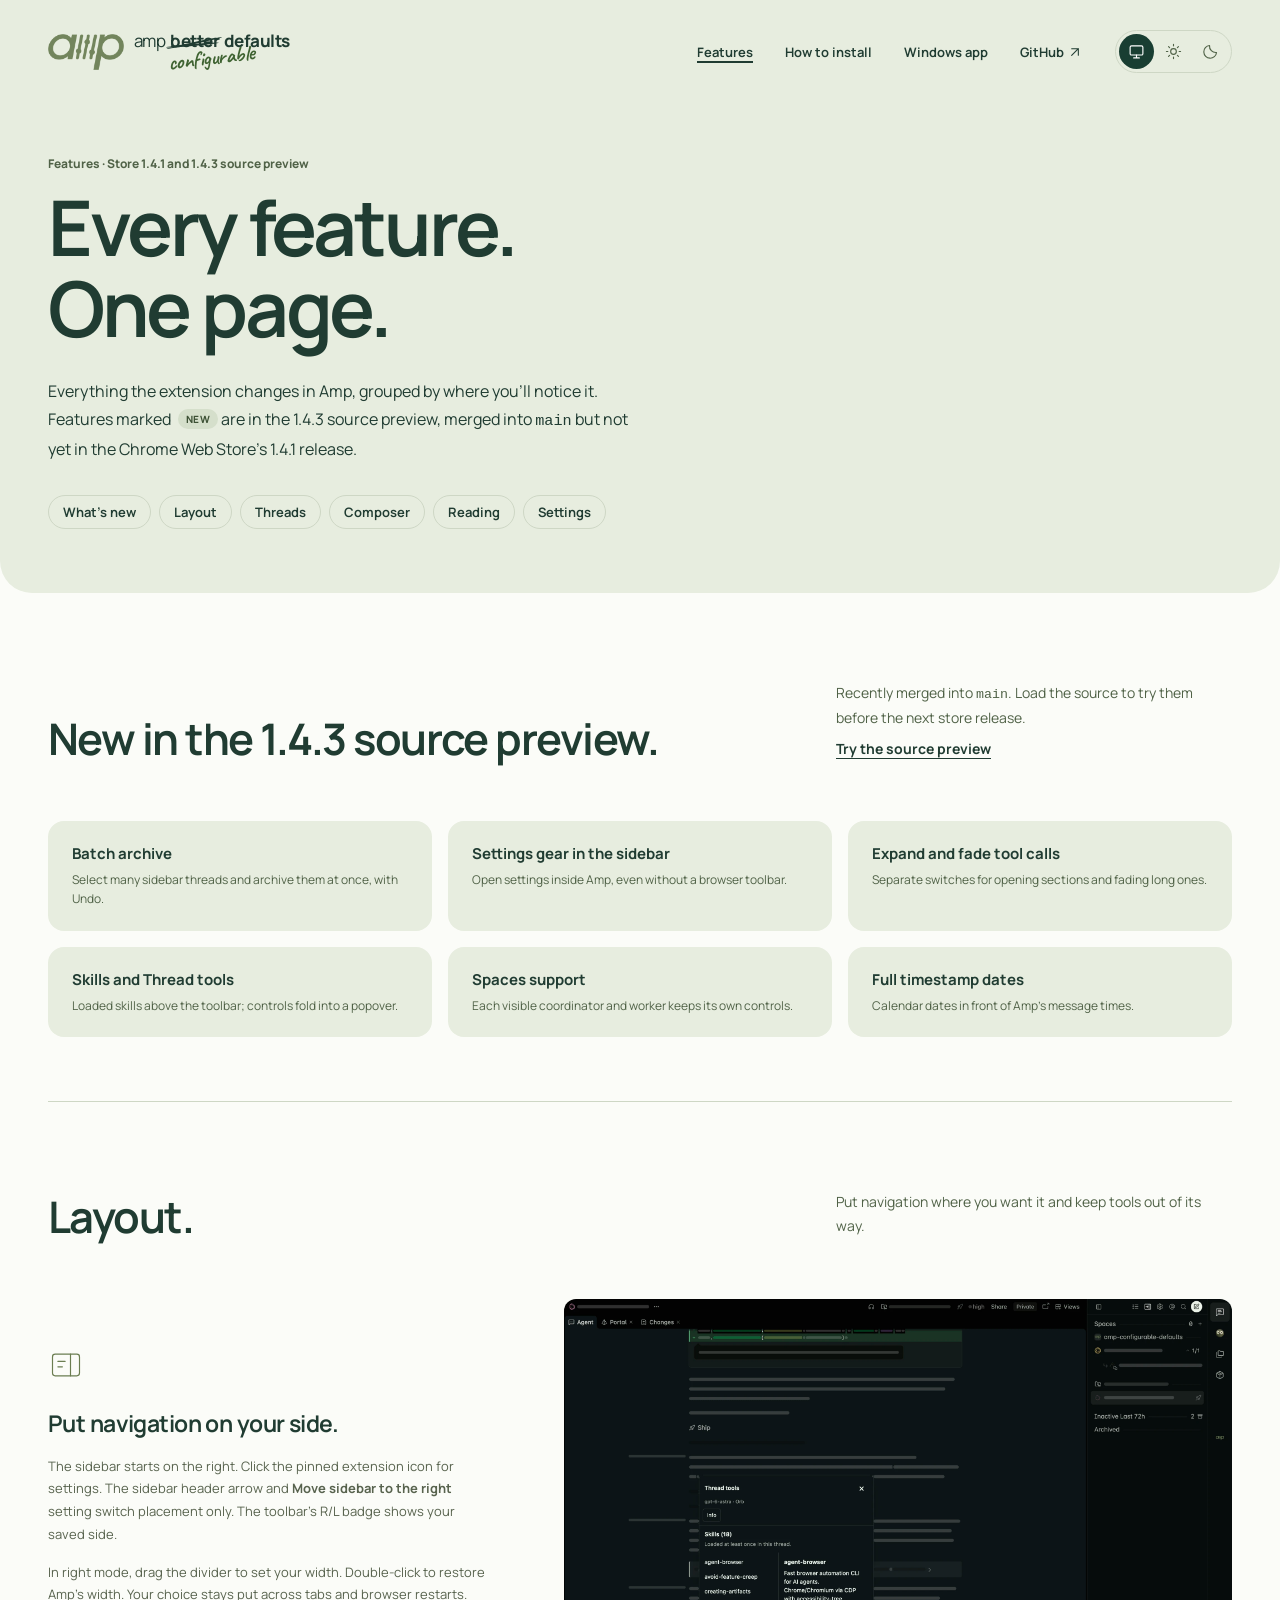
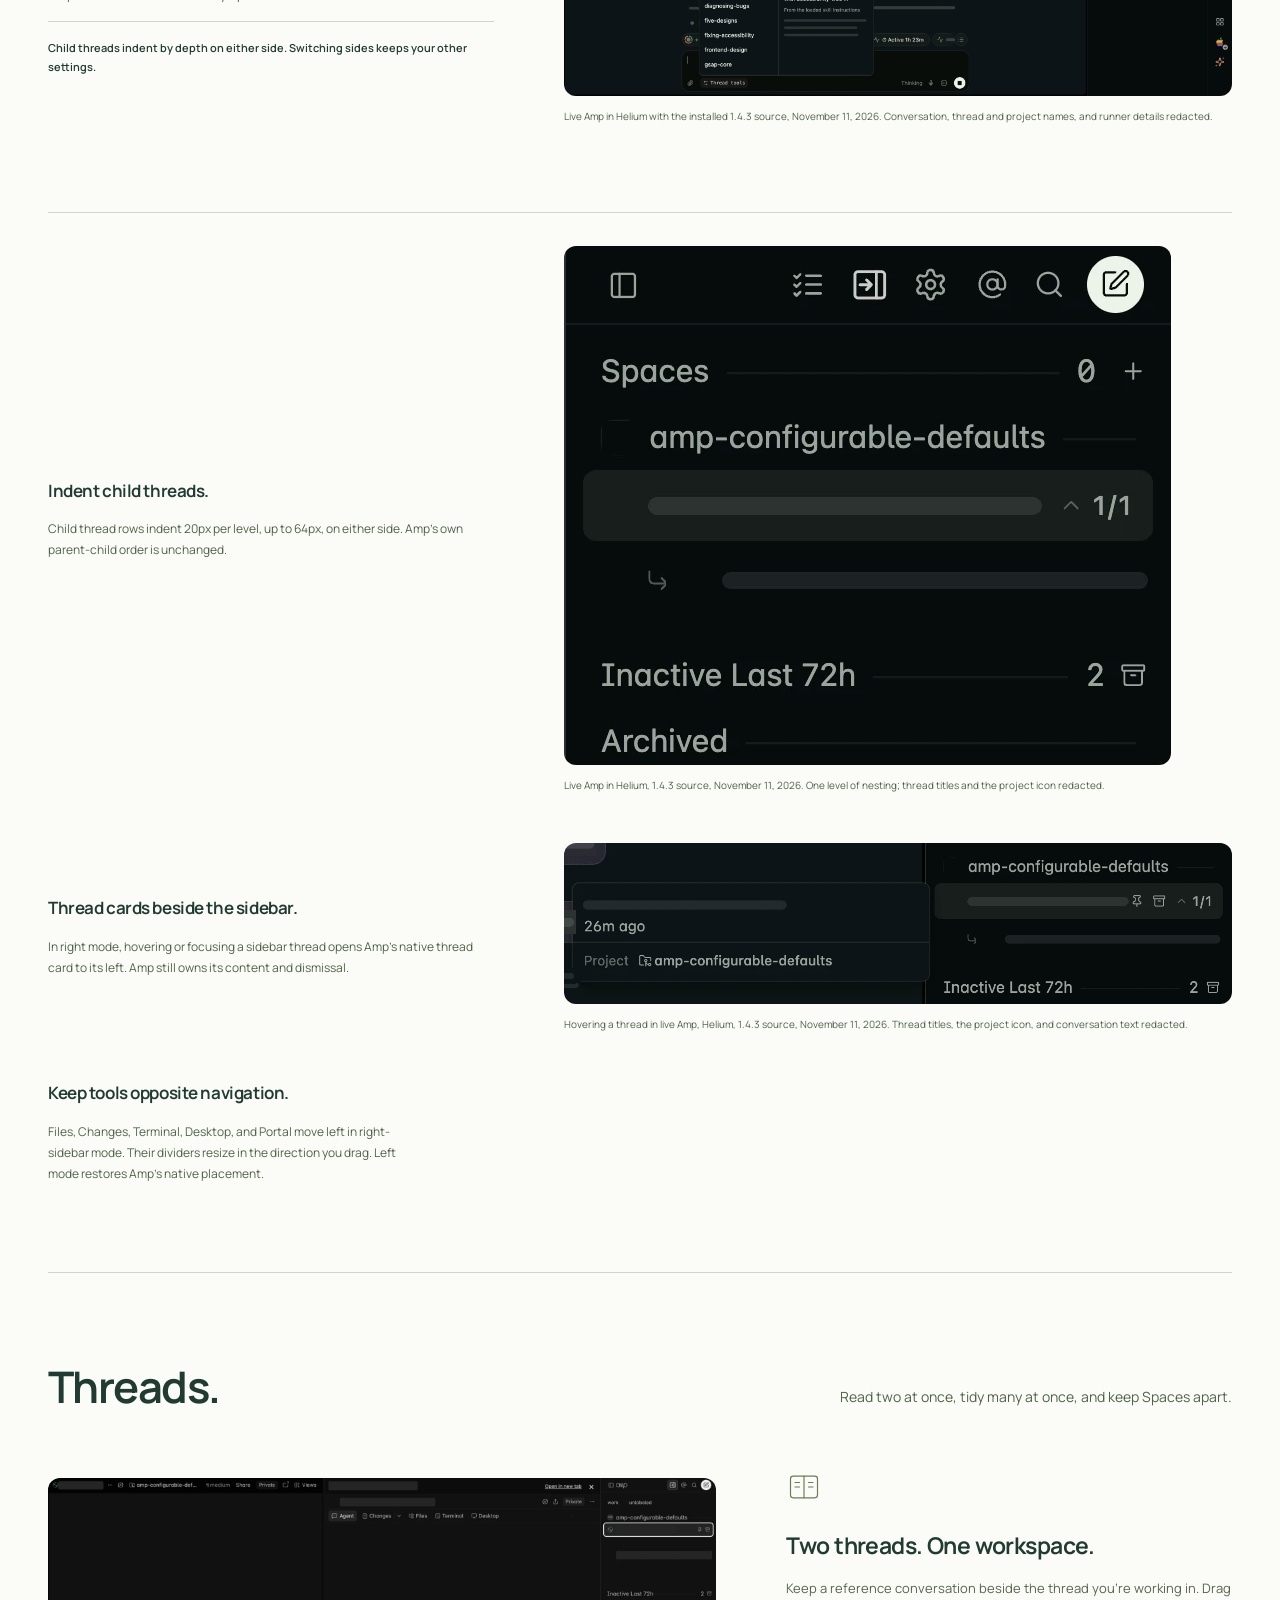
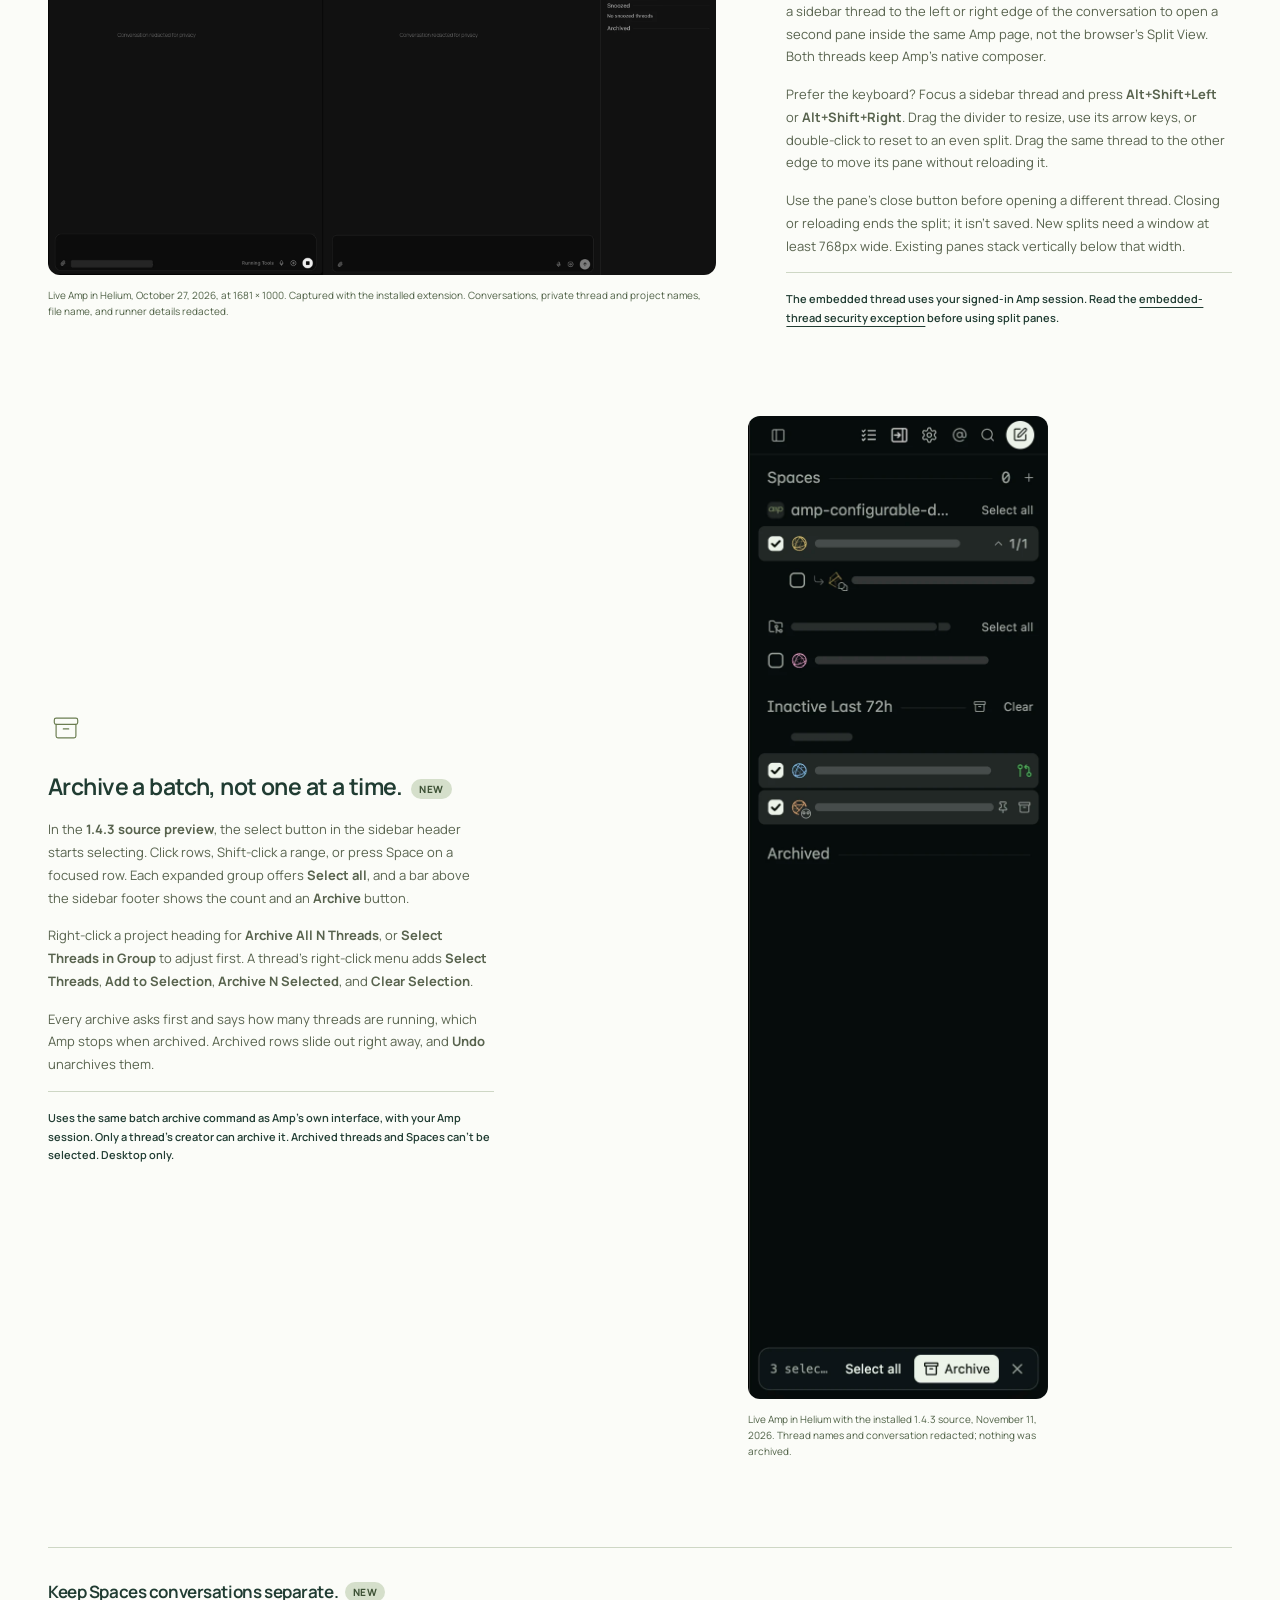
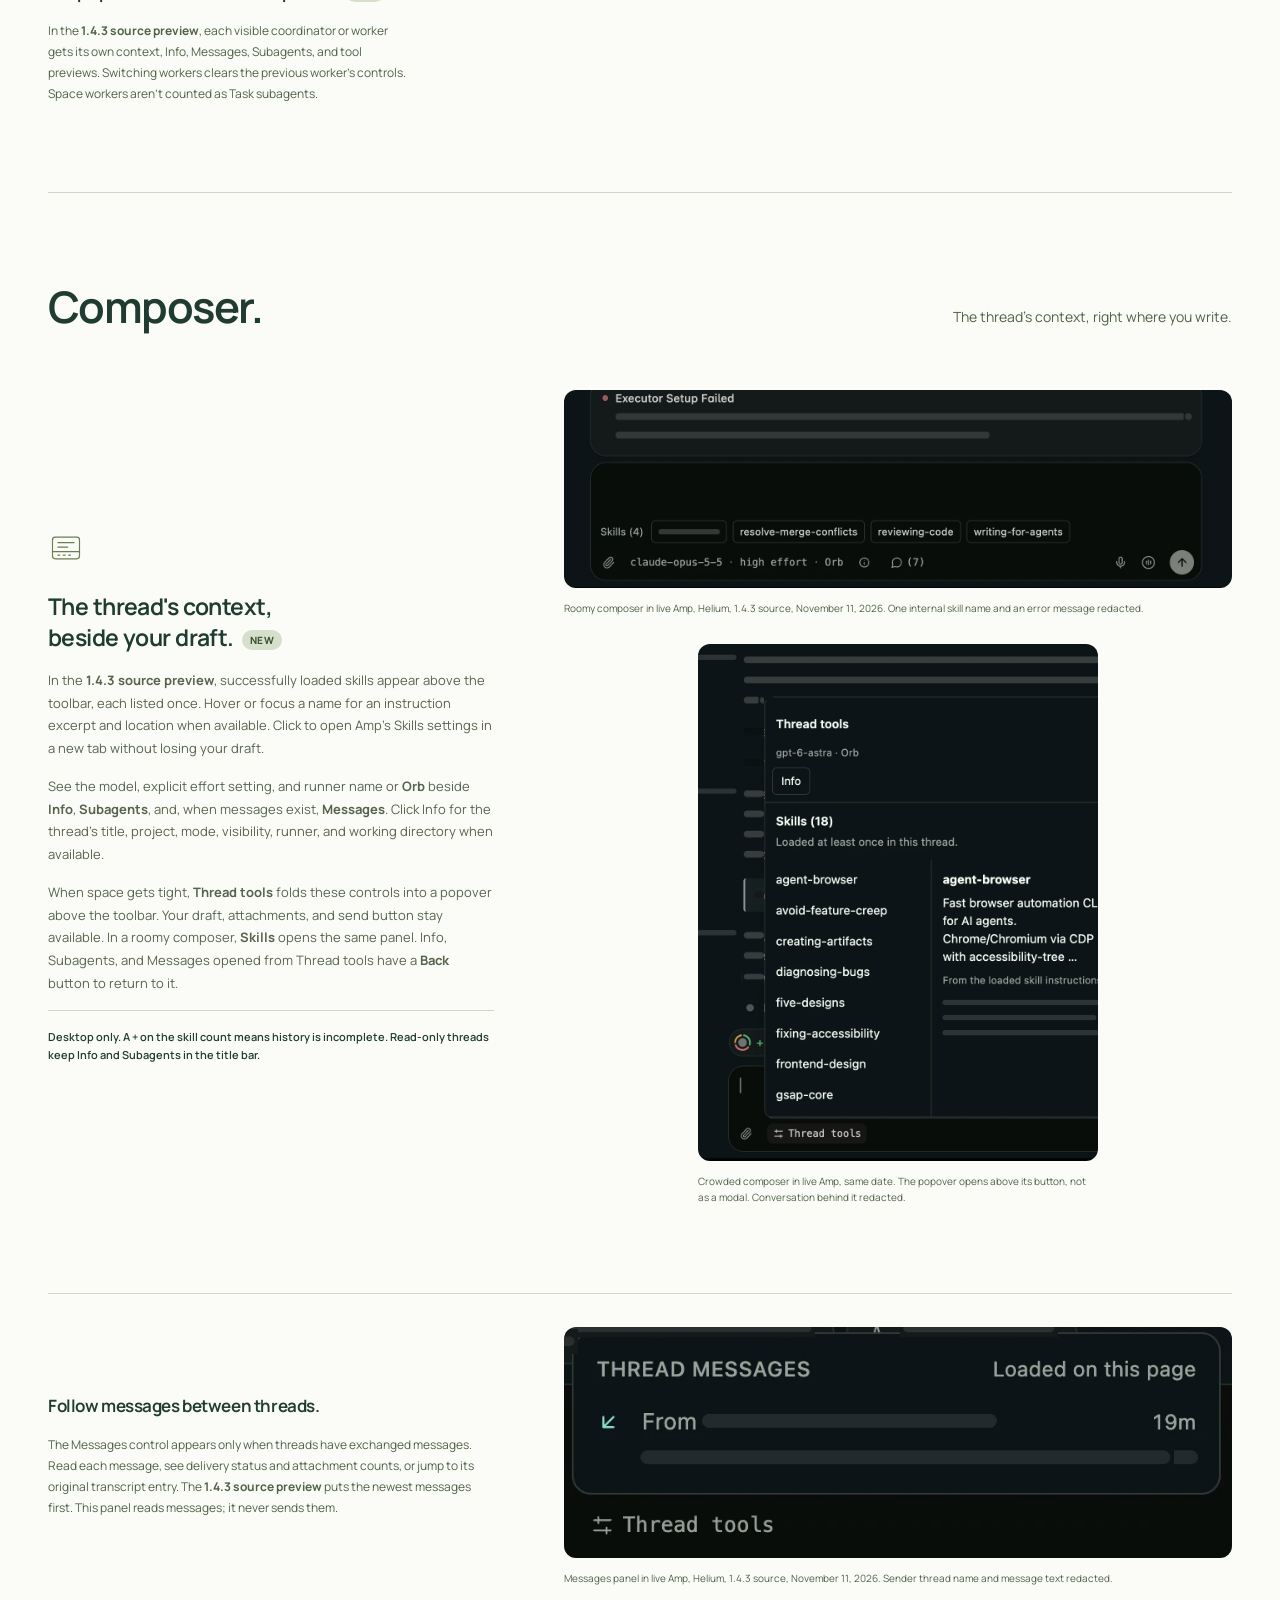
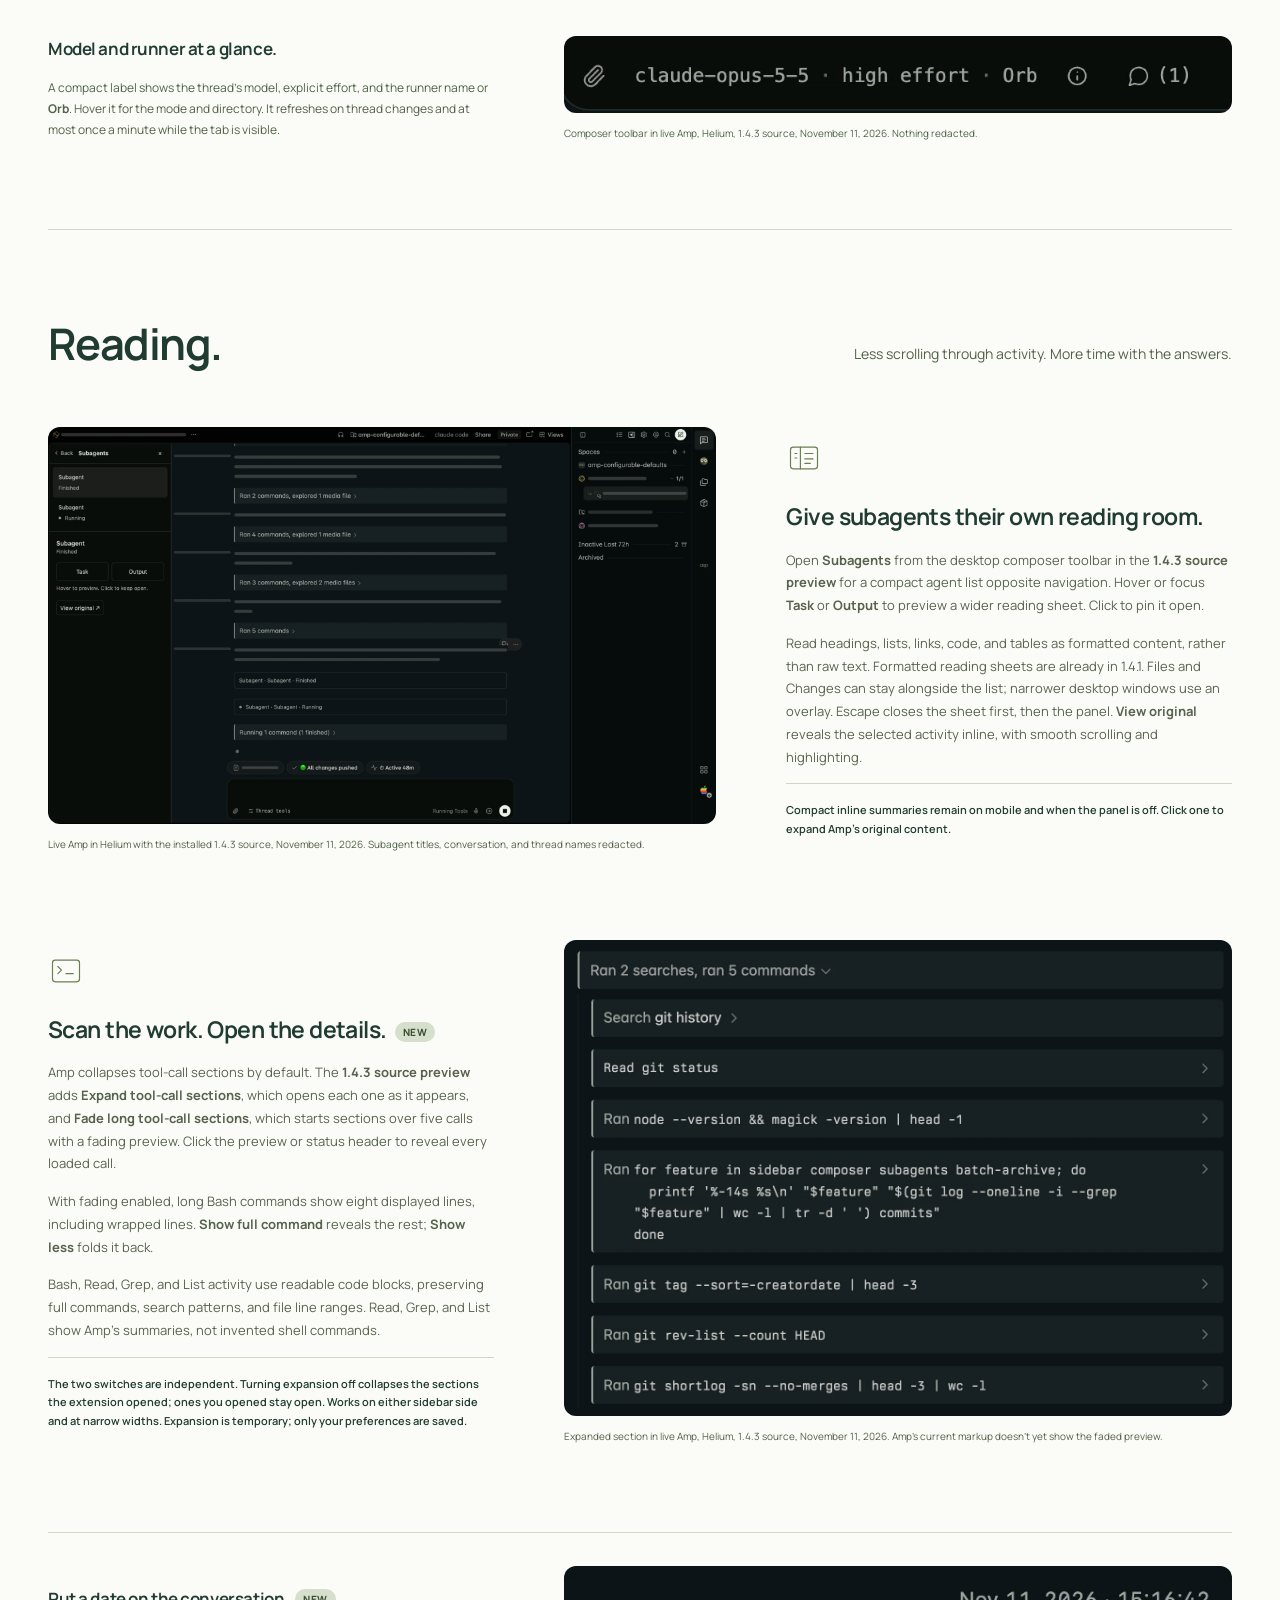
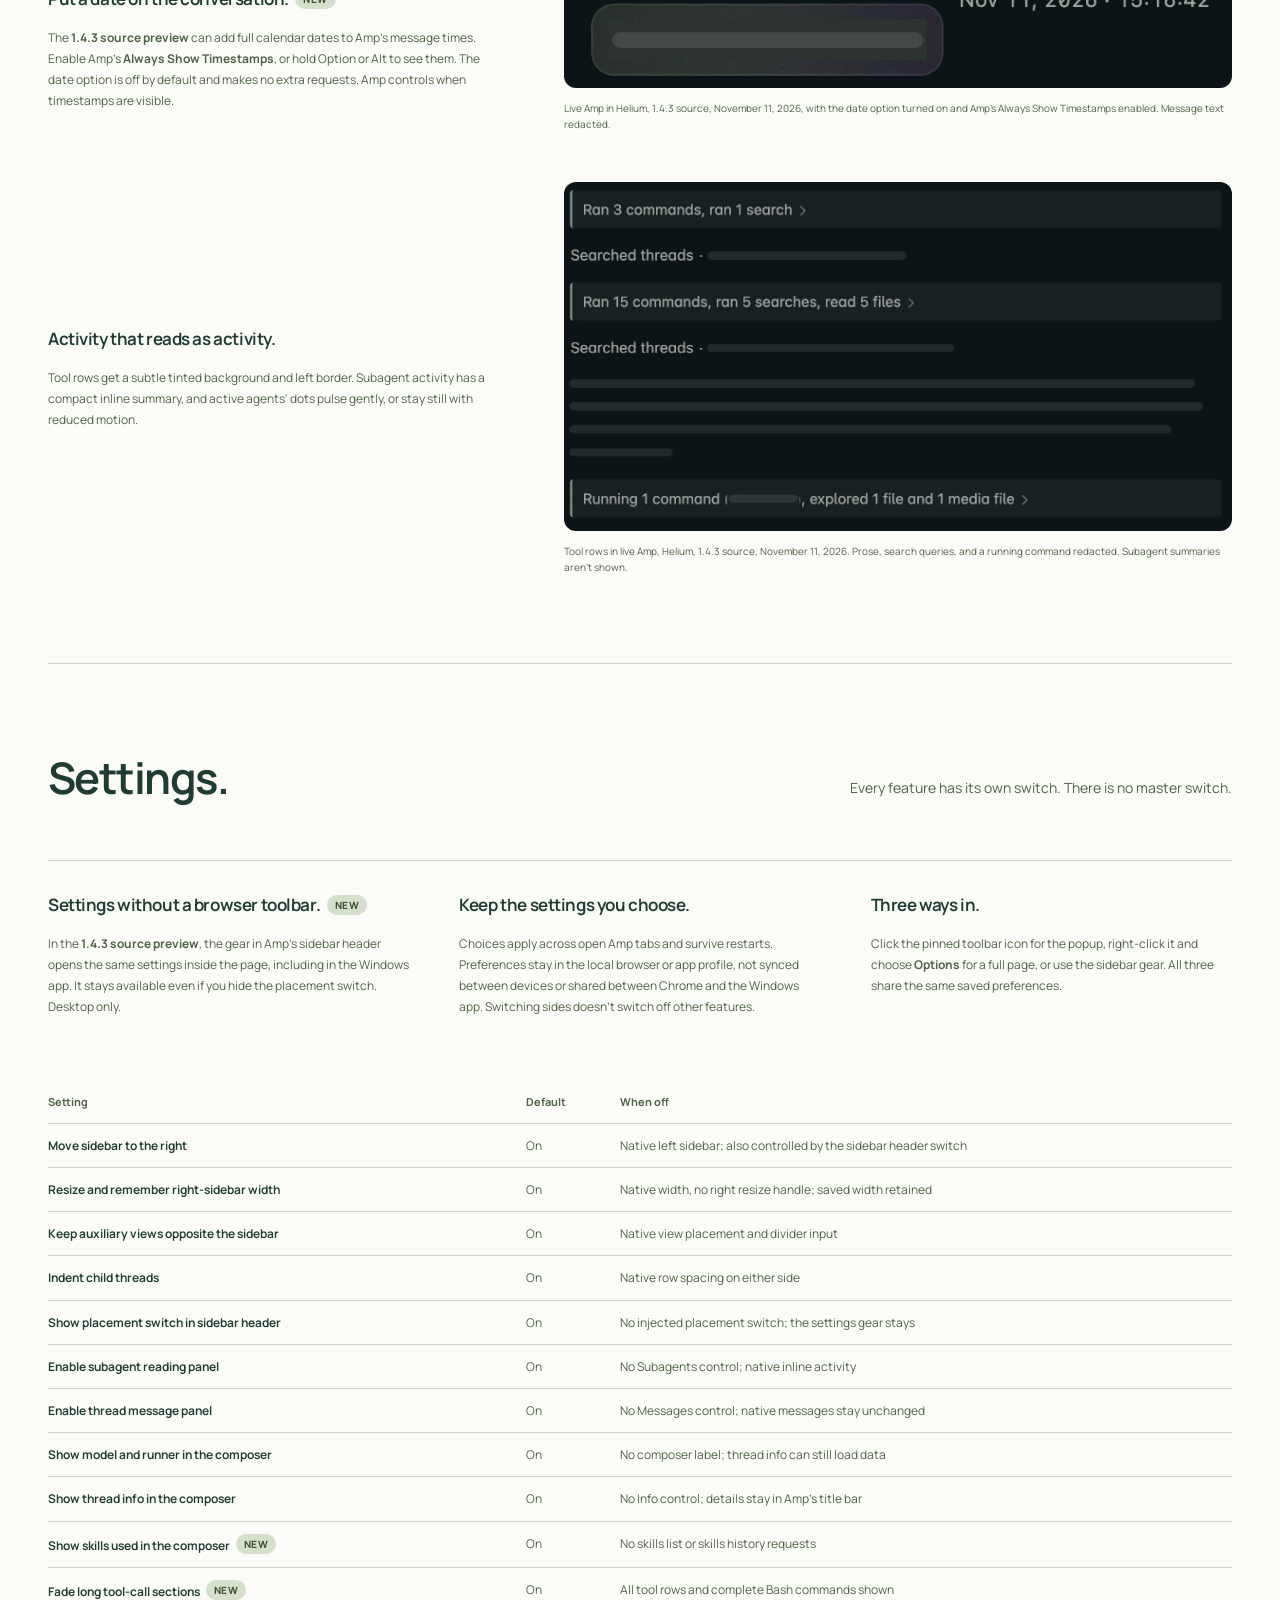
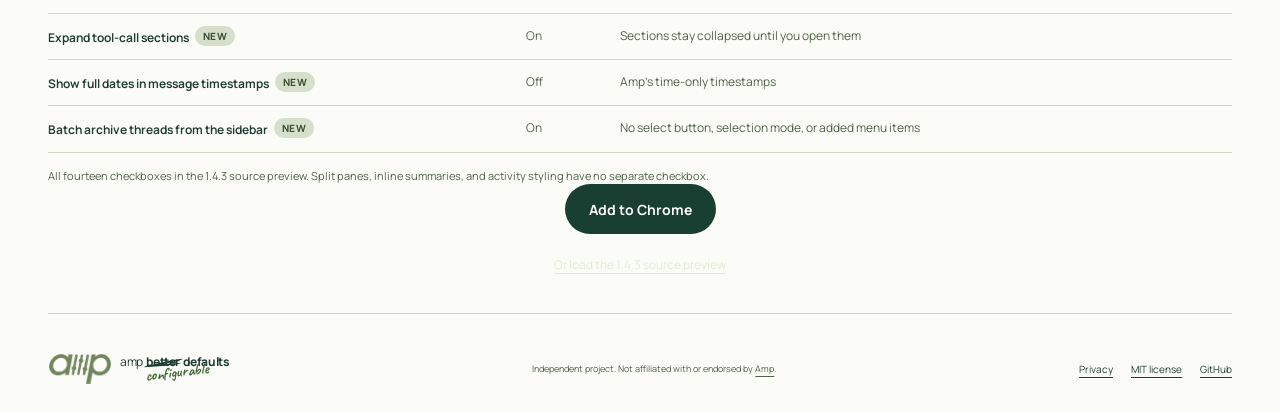
==== commit 3fcdd790: "docs: add live captures to the features page's text-only cards Six of the eight short cards on /feat" ====
--- a/docs/features/index.html
+++ b/docs/features/index.html
@@ -237,27 +237,53 @@
           </figure>
         </div>
         <div class="more-features">
+          <article class="pictured">
+            <div>
+              <h3>Indent child threads.</h3>
+              <p>
+                Child thread rows indent 20px per level, up to 64px, on either
+                side. Amp's own parent-child order is unchanged.
+              </p>
+            </div>
+            <figure>
+              <img
+                src="../assets/indent-threads-live.webp"
+                srcset="../assets/indent-threads-live.webp 2.2x"
+                alt="Live Amp sidebar on the right with a child thread indented beneath its parent, under the select, placement, and settings buttons. Thread titles and the project icon are redacted."
+                width="276"
+                height="236"
+                loading="lazy"
+              />
+              <figcaption>Live Amp in Helium, 1.4.3 source, November 11, 2026. One level of nesting; thread titles and the project icon redacted.</figcaption>
+            </figure>
+          </article>
+          <article class="pictured">
+            <div>
+              <h3>Thread cards beside the sidebar.</h3>
+              <p>
+                In right mode, hovering or focusing a sidebar thread opens Amp's
+                native thread card to its left. Amp still owns its content and
+                dismissal.
+              </p>
+            </div>
+            <figure>
+              <img
+                src="../assets/thread-card-live.webp"
+                srcset="../assets/thread-card-live.webp 2.2x"
+                alt="Live Amp's native thread card, showing 26m ago and the amp-configurable-defaults project, open to the left of the right sidebar. Thread titles and conversation text are redacted."
+                width="600"
+                height="144"
+                loading="lazy"
+              />
+              <figcaption>Hovering a thread in live Amp, Helium, 1.4.3 source, November 11, 2026. Thread titles, the project icon, and conversation text redacted.</figcaption>
+            </figure>
+          </article>
           <article>
             <h3>Keep tools opposite navigation.</h3>
             <p>
               Files, Changes, Terminal, Desktop, and Portal move left in
               right-sidebar mode. Their dividers resize in the direction you
               drag. Left mode restores Amp's native placement.
-            </p>
-          </article>
-          <article>
-            <h3>Indent child threads.</h3>
-            <p>
-              Child thread rows indent 20px per level, up to 64px, on either
-              side. Amp's own parent-child order is unchanged.
-            </p>
-          </article>
-          <article>
-            <h3>Thread cards beside the sidebar.</h3>
-            <p>
-              In right mode, hovering or focusing a sidebar thread opens Amp's
-              native thread card to its left. Amp still owns its content and
-              dismissal.
             </p>
           </article>
         </div>
@@ -439,24 +465,50 @@
           </div>
         </div>
         <div class="more-features">
-          <article id="thread-messages">
-            <h3>Follow messages between threads.</h3>
-            <p>
-              The Messages control appears only when threads have exchanged
-              messages. Read each message, see delivery status and attachment
-              counts, or jump to its original transcript entry. The
-              <strong>1.4.3 source preview</strong> puts the newest messages first.
-              This panel reads messages; it never sends them.
-            </p>
-          </article>
-          <article>
-            <h3>Model and runner at a glance.</h3>
-            <p>
-              A compact label shows the thread's model, explicit effort, and
-              the runner name or <strong>Orb</strong>. Hover it for the mode
-              and directory. It refreshes on thread changes and at most once a
-              minute while the tab is visible.
-            </p>
+          <article id="thread-messages" class="pictured">
+            <div>
+              <h3>Follow messages between threads.</h3>
+              <p>
+                The Messages control appears only when threads have exchanged
+                messages. Read each message, see delivery status and attachment
+                counts, or jump to its original transcript entry. The
+                <strong>1.4.3 source preview</strong> puts the newest messages first.
+                This panel reads messages; it never sends them.
+              </p>
+            </div>
+            <figure>
+              <img
+                src="../assets/thread-messages-live.webp"
+                srcset="../assets/thread-messages-live.webp 2.2x"
+                alt="Live Amp's Thread messages panel, opened from Thread tools, showing a message received 19 minutes earlier. The sender's thread name and the message text are redacted."
+                width="350"
+                height="121"
+                loading="lazy"
+              />
+              <figcaption>Messages panel in live Amp, Helium, 1.4.3 source, November 11, 2026. Sender thread name and message text redacted.</figcaption>
+            </figure>
+          </article>
+          <article class="pictured">
+            <div>
+              <h3>Model and runner at a glance.</h3>
+              <p>
+                A compact label shows the thread's model, explicit effort, and
+                the runner name or <strong>Orb</strong>. Hover it for the mode
+                and directory. It refreshes on thread changes and at most once a
+                minute while the tab is visible.
+              </p>
+            </div>
+            <figure>
+              <img
+                src="../assets/model-runner-live.webp"
+                srcset="../assets/model-runner-live.webp 2.2x"
+                alt="Live Amp composer toolbar reading claude-opus-5-5, high effort, Orb, followed by Info and Messages (1)."
+                width="380"
+                height="44"
+                loading="lazy"
+              />
+              <figcaption>Composer toolbar in live Amp, Helium, 1.4.3 source, November 11, 2026. Nothing redacted.</figcaption>
+            </figure>
           </article>
         </div>
       </section>
@@ -555,23 +607,49 @@
           </figure>
         </div>
         <div class="more-features">
-          <article id="timestamp-dates">
-            <h3>Put a date on the conversation. <span class="new-badge">New</span></h3>
-            <p>
-              The <strong>1.4.3 source preview</strong> can add full calendar
-              dates to Amp's message times. Enable Amp's
-              <strong>Always Show Timestamps</strong>, or hold Option or Alt
-              to see them. The date option is off by default and makes no extra
-              requests. Amp controls when timestamps are visible.
-            </p>
-          </article>
-          <article>
-            <h3>Activity that reads as activity.</h3>
-            <p>
-              Tool rows get a subtle tinted background and left border.
-              Subagent activity has a compact inline summary, and active
-              agents' dots pulse gently, or stay still with reduced motion.
-            </p>
+          <article id="timestamp-dates" class="pictured">
+            <div>
+              <h3>Put a date on the conversation. <span class="new-badge">New</span></h3>
+              <p>
+                The <strong>1.4.3 source preview</strong> can add full calendar
+                dates to Amp's message times. Enable Amp's
+                <strong>Always Show Timestamps</strong>, or hold Option or Alt
+                to see them. The date option is off by default and makes no extra
+                requests. Amp controls when timestamps are visible.
+              </p>
+            </div>
+            <figure>
+              <img
+                src="../assets/timestamp-dates-live.webp"
+                srcset="../assets/timestamp-dates-live.webp 2.2x"
+                alt="Live Amp message with the timestamp Nov 11, 2026 · 15:16:42 beside it. The message text is redacted."
+                width="347"
+                height="64"
+                loading="lazy"
+              />
+              <figcaption>Live Amp in Helium, 1.4.3 source, November 11, 2026, with the date option turned on and Amp's Always Show Timestamps enabled. Message text redacted.</figcaption>
+            </figure>
+          </article>
+          <article class="pictured">
+            <div>
+              <h3>Activity that reads as activity.</h3>
+              <p>
+                Tool rows get a subtle tinted background and left border.
+                Subagent activity has a compact inline summary, and active
+                agents' dots pulse gently, or stay still with reduced motion.
+              </p>
+            </div>
+            <figure>
+              <img
+                src="../assets/activity-rows-live.webp"
+                srcset="../assets/activity-rows-live.webp 2.2x"
+                alt="Live Amp transcript with tool rows on a tinted background with a left border, including a live Running 1 command row. Conversation text and search queries are redacted."
+                width="640"
+                height="334"
+                loading="lazy"
+              />
+              <figcaption>Tool rows in live Amp, Helium, 1.4.3 source, November 11, 2026. Prose, search queries, and a running command redacted. Subagent summaries aren't shown.</figcaption>
+            </figure>
           </article>
         </div>
       </section>
--- a/docs/landing.css
+++ b/docs/landing.css
@@ -1018,6 +1018,17 @@
 .feature-group .more-features {
   margin-top: 8px;
 }
+.more-features .pictured {
+  grid-column: 1 / -1;
+  display: grid;
+  grid-template-columns: 0.8fr 1.2fr;
+  gap: 20px 70px;
+  align-items: center;
+}
+.pictured figure img {
+  width: auto;
+  max-width: 100%;
+}
 .table-scroll {
   overflow-x: auto;
   margin-top: 64px;
@@ -1069,6 +1080,9 @@
   .page-intro {
     padding-block: 32px 44px;
   }
+  .more-features .pictured {
+    grid-template-columns: 1fr;
+  }
   .page-intro > p:not(.guide-kicker) {
     font-size: 14px;
   }
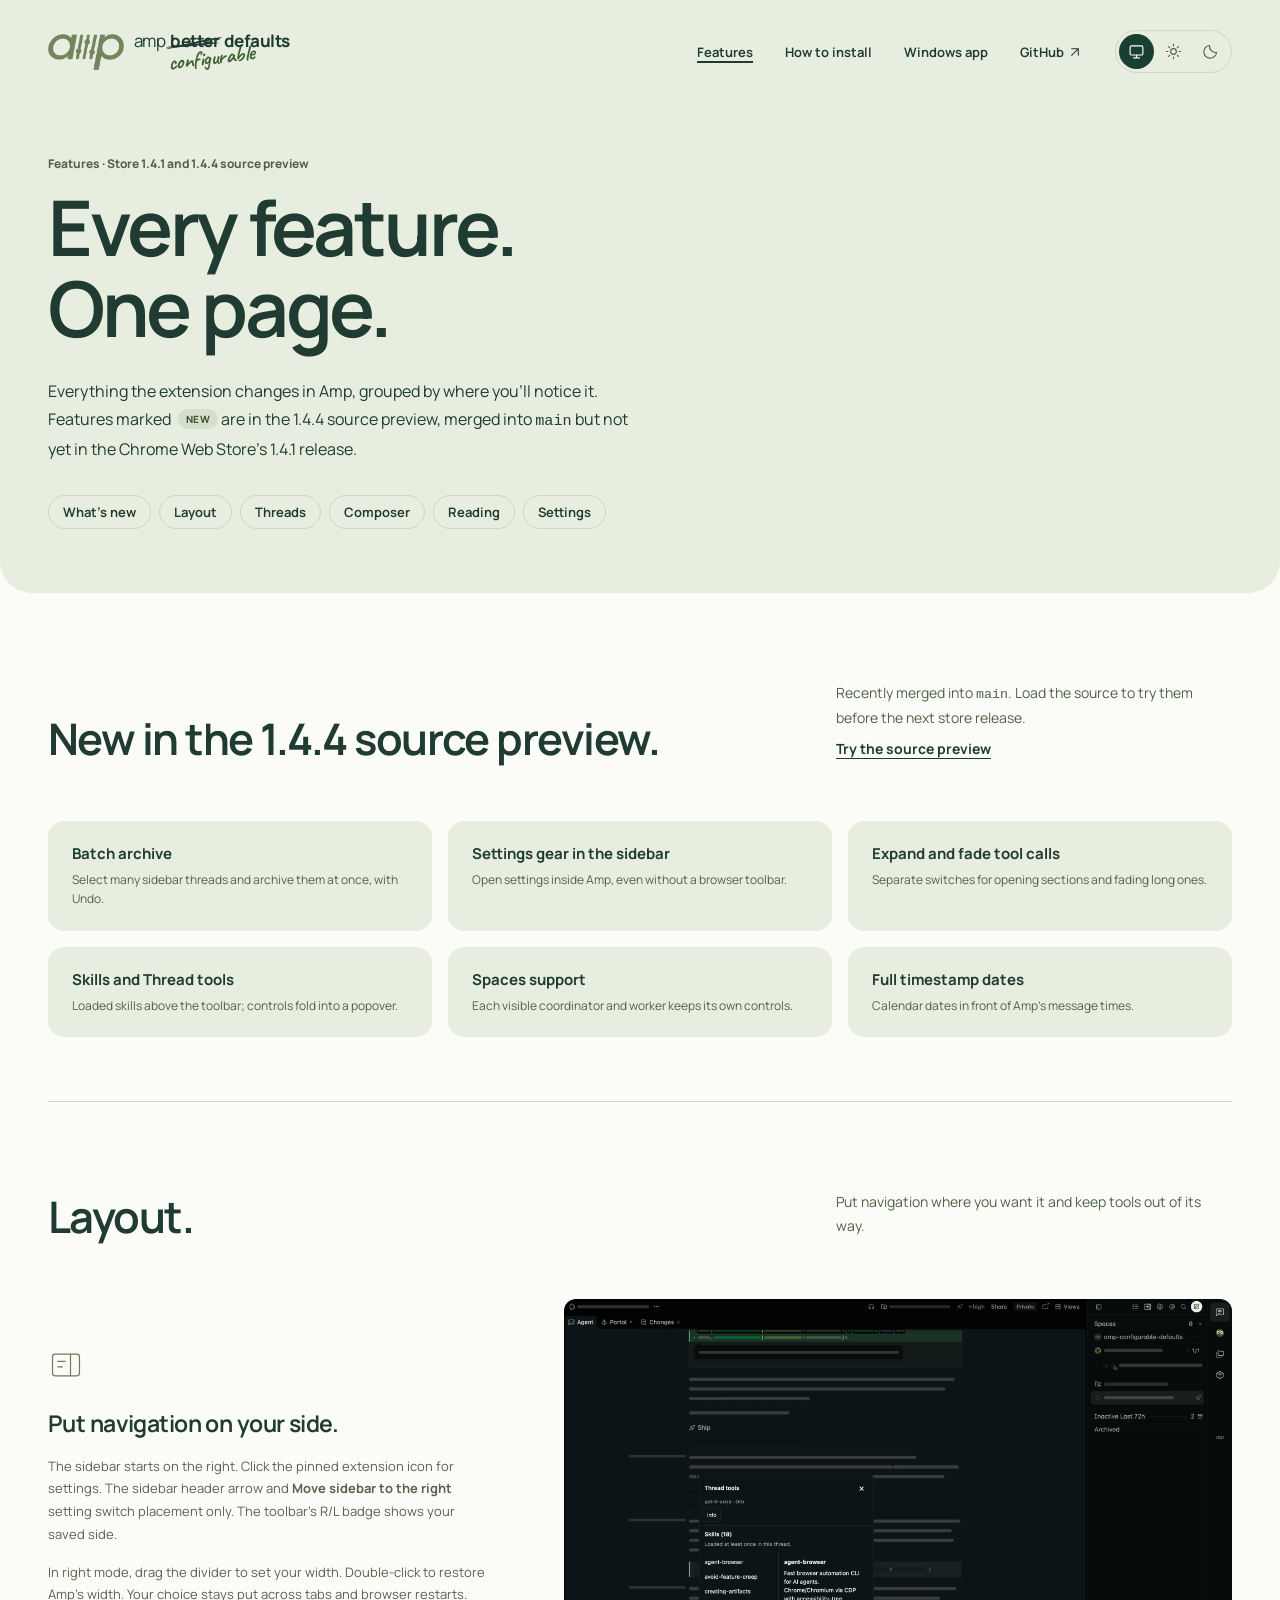
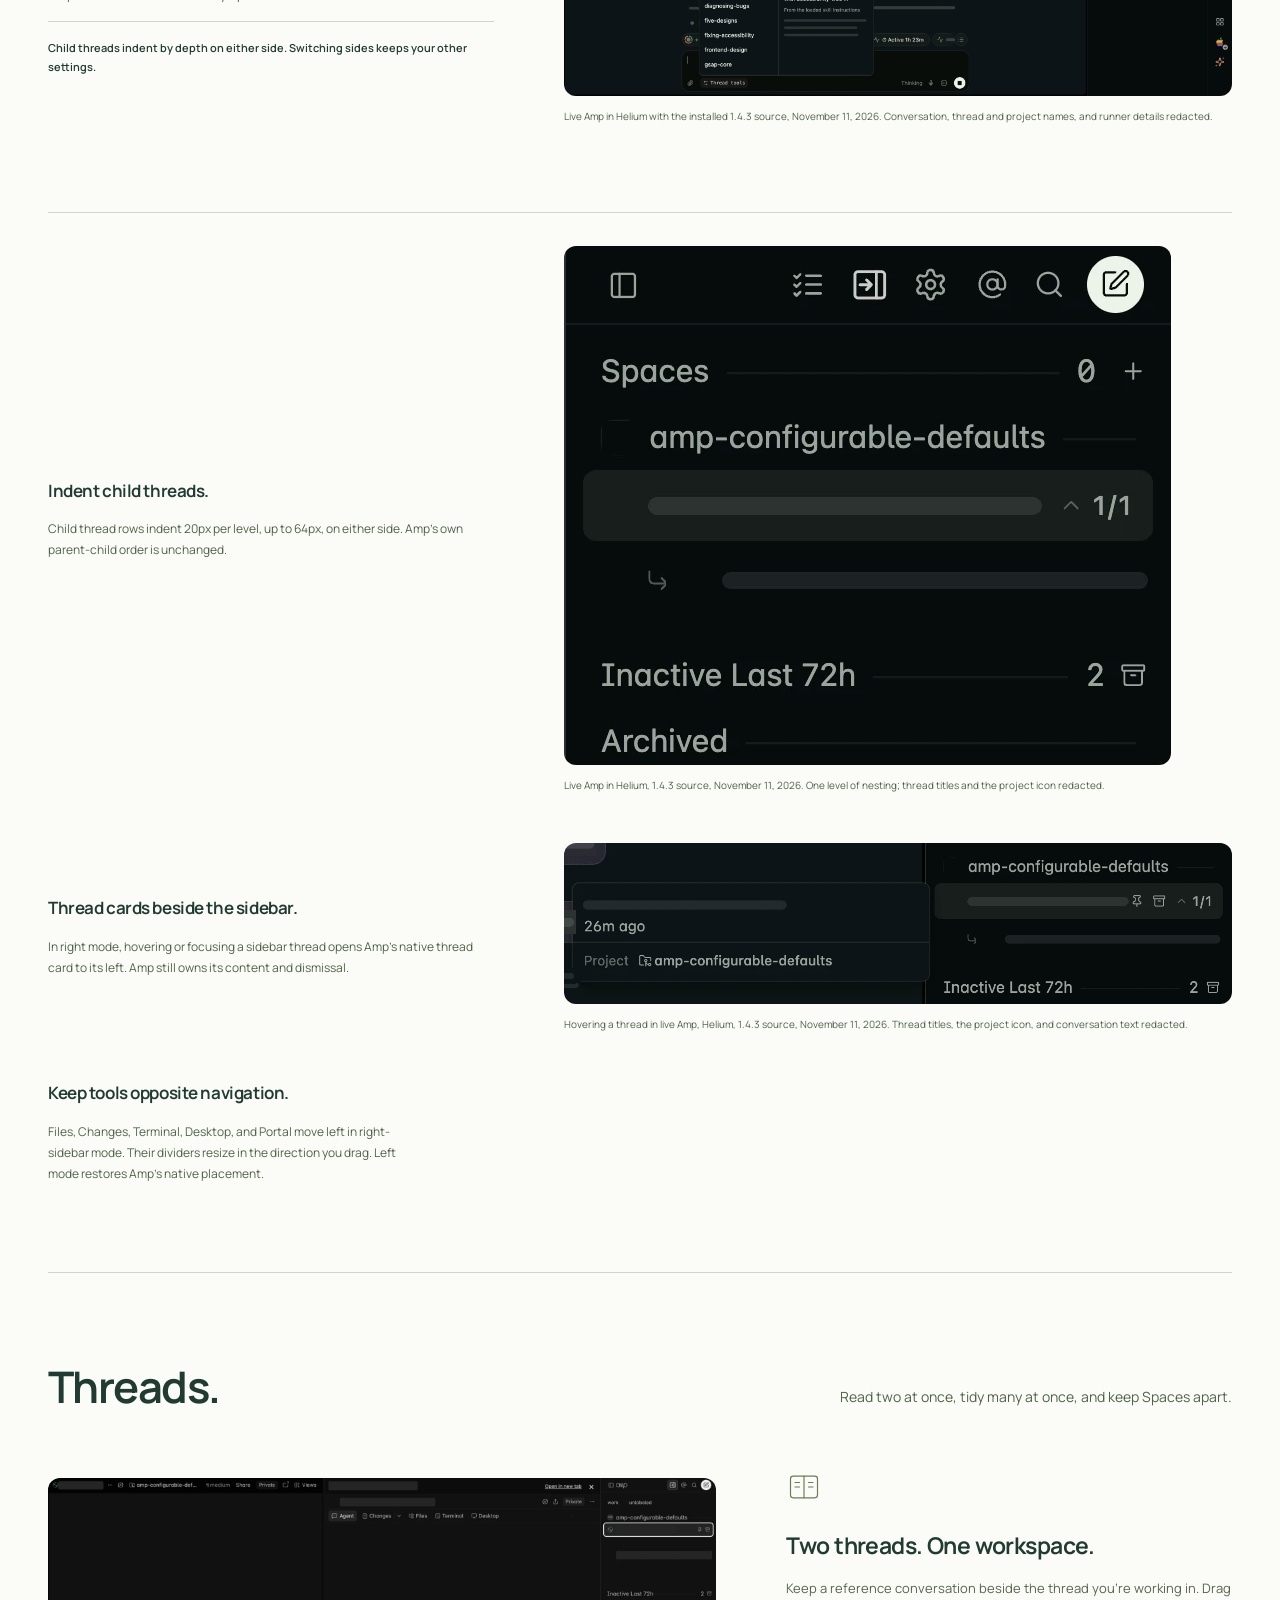
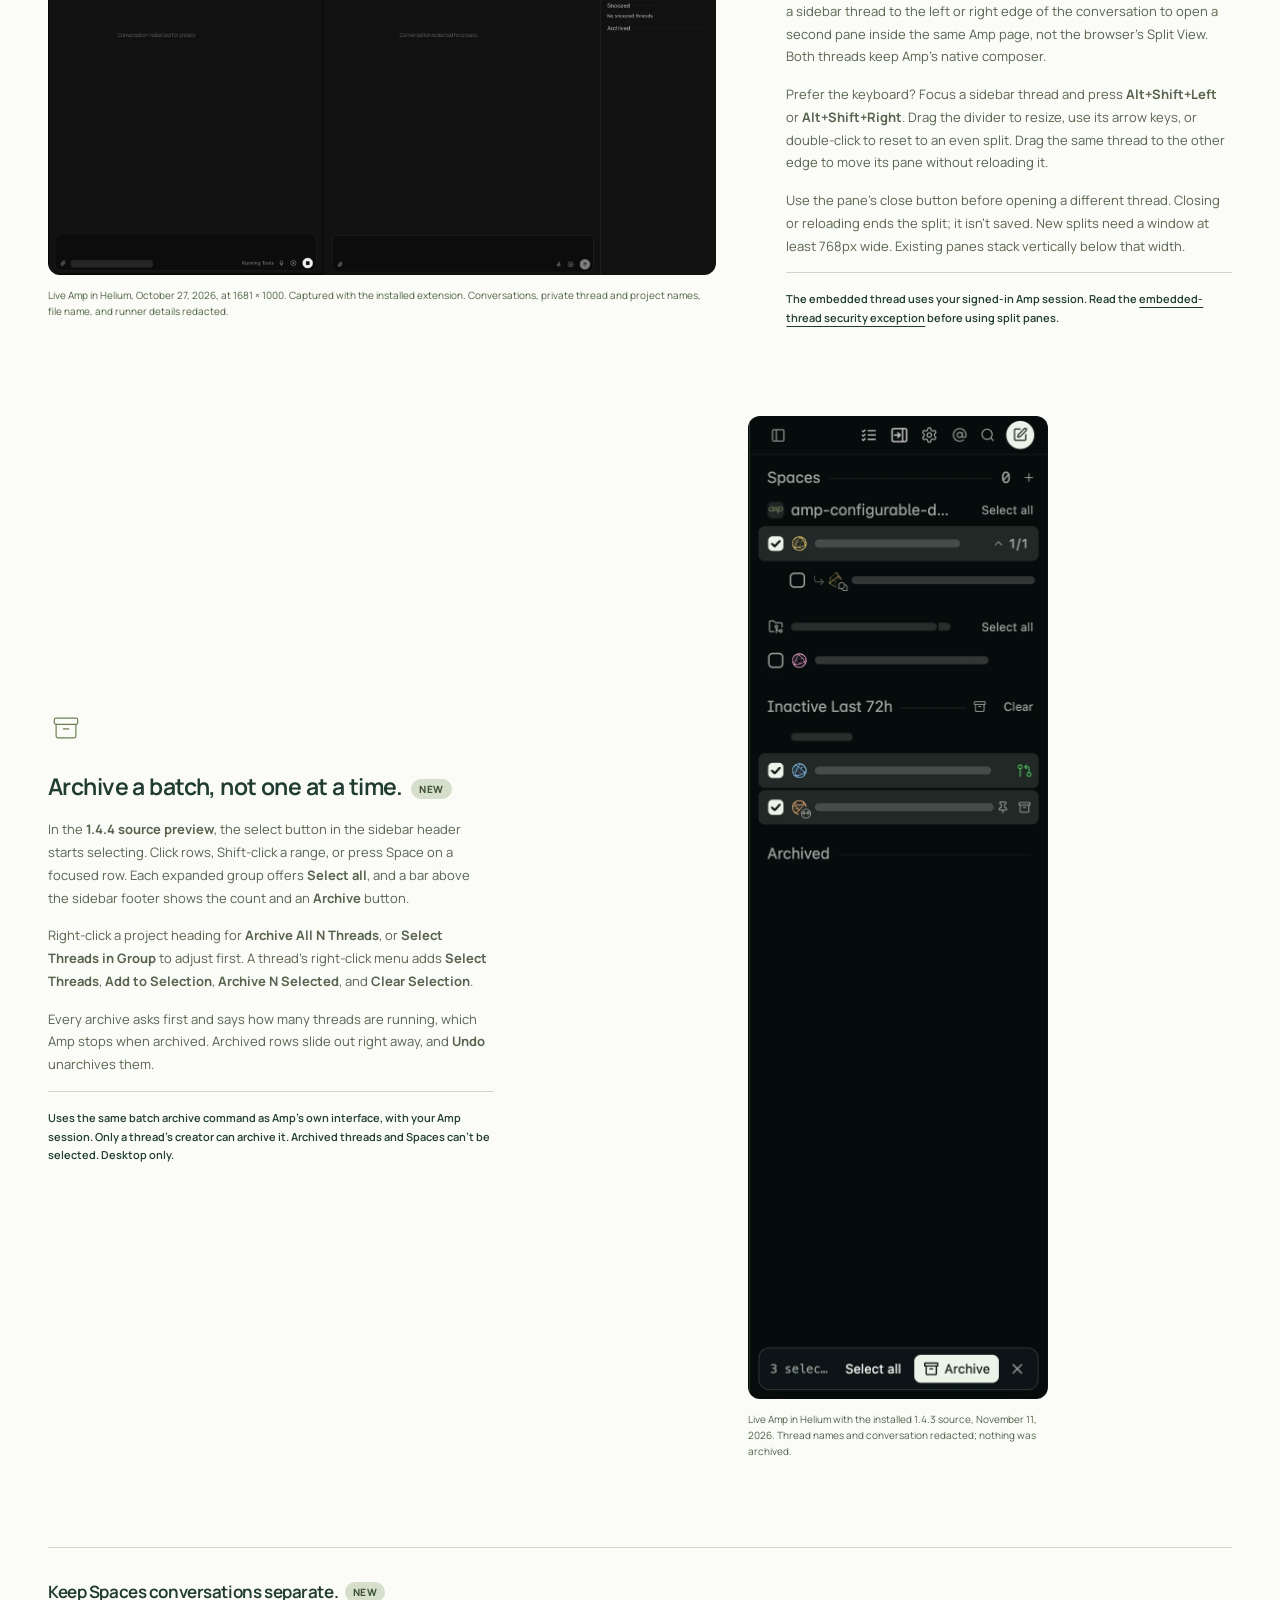
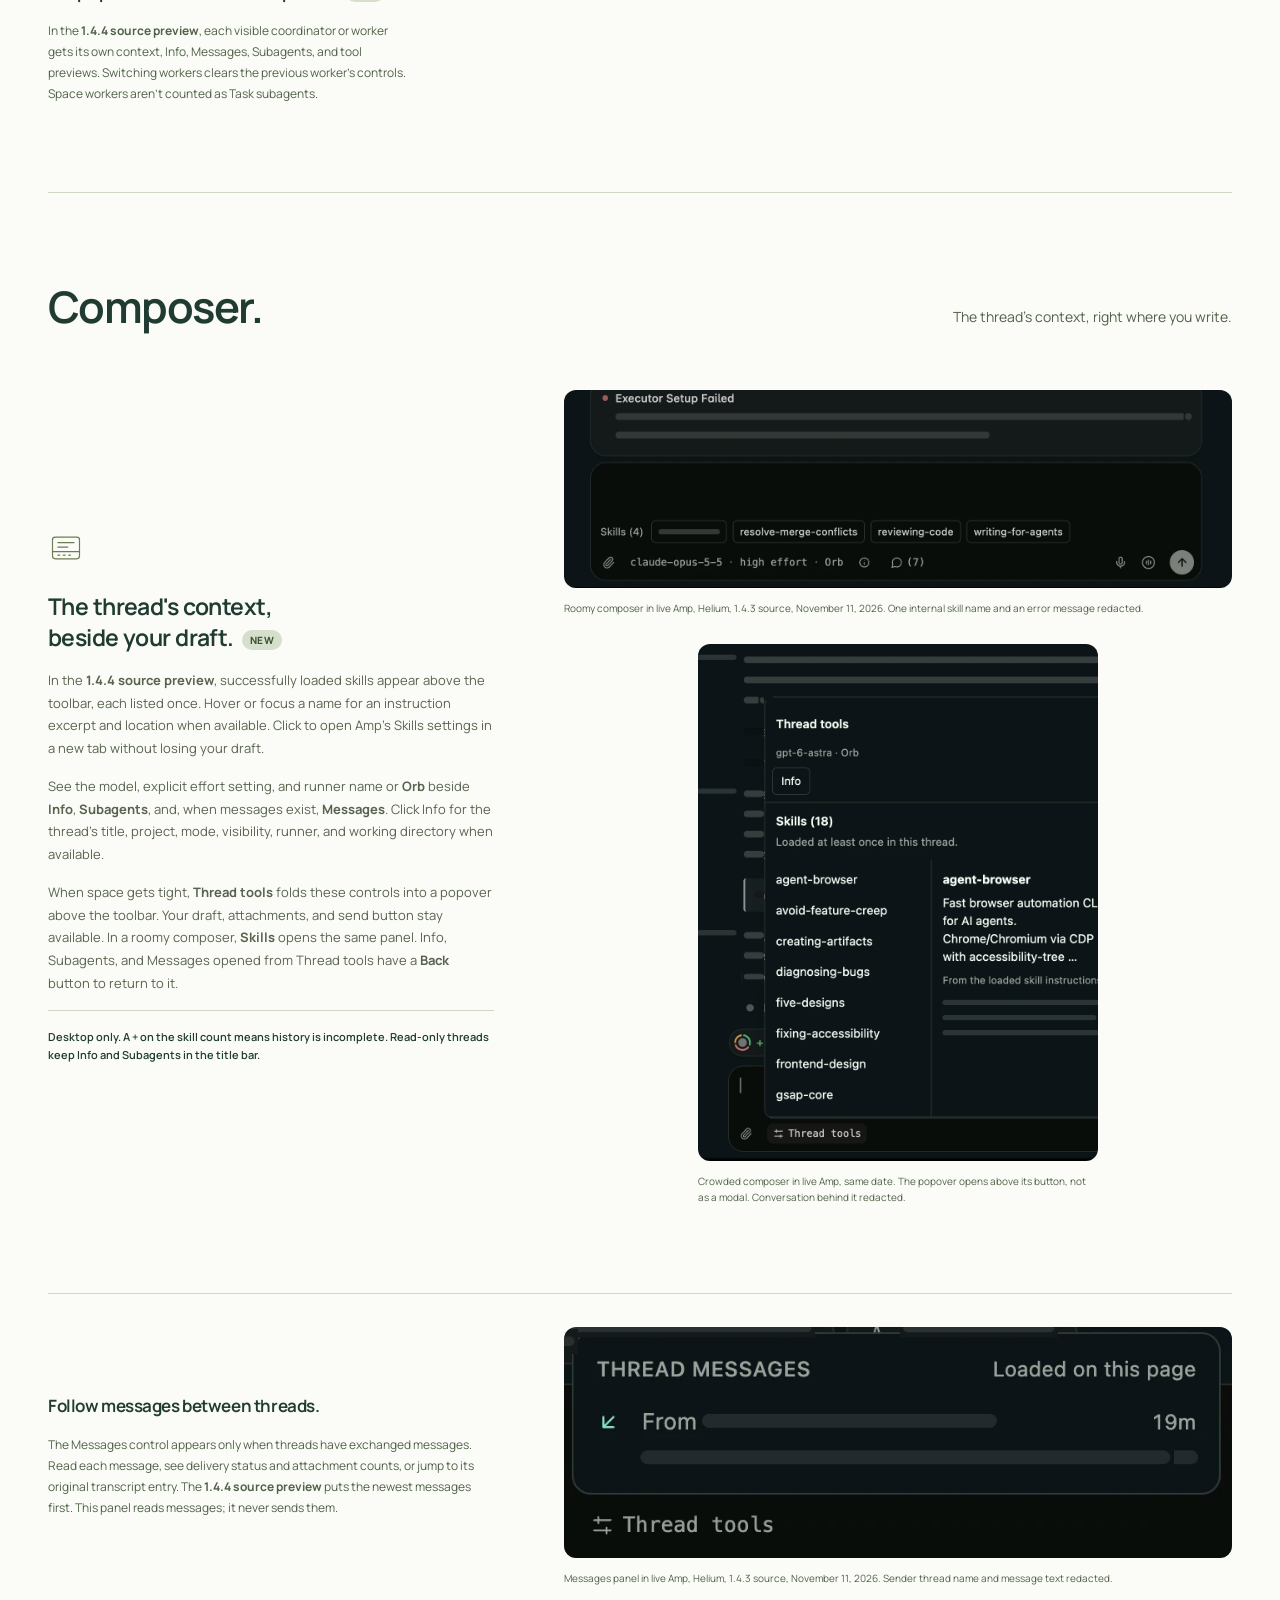
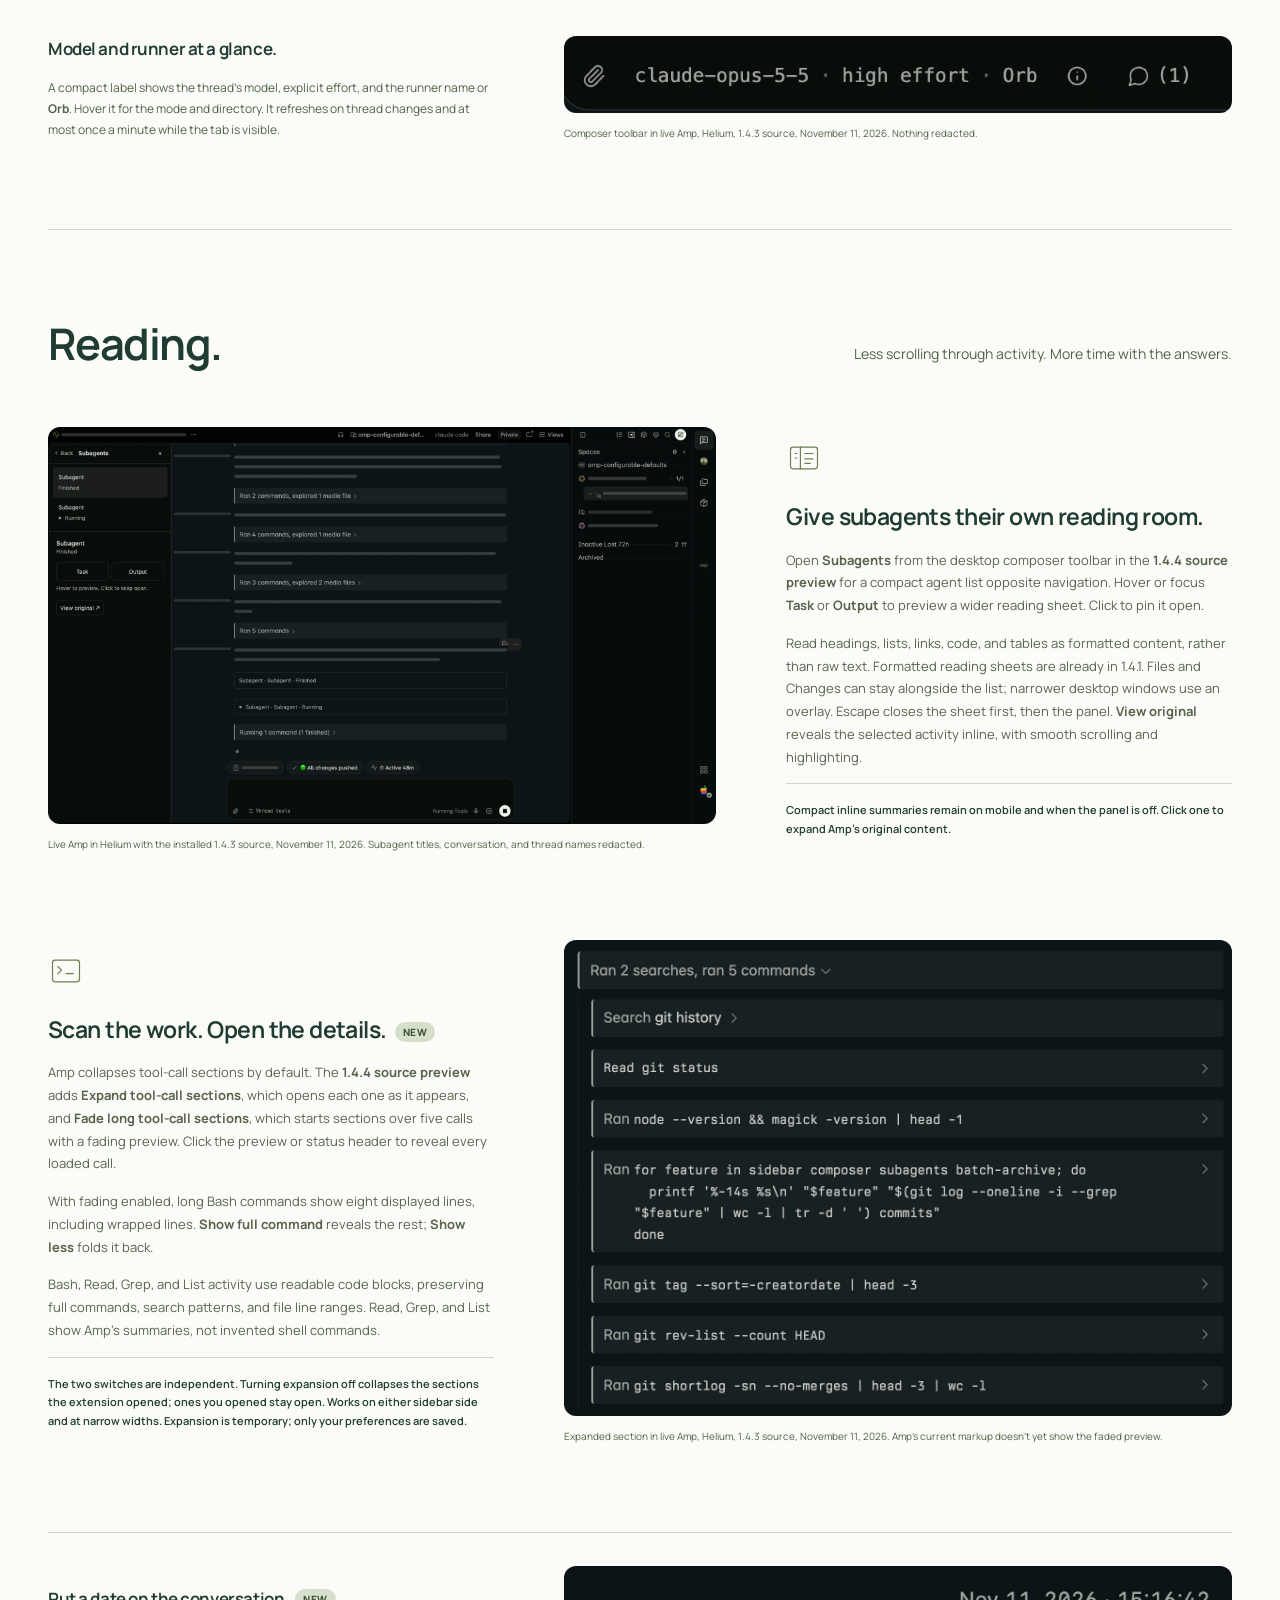
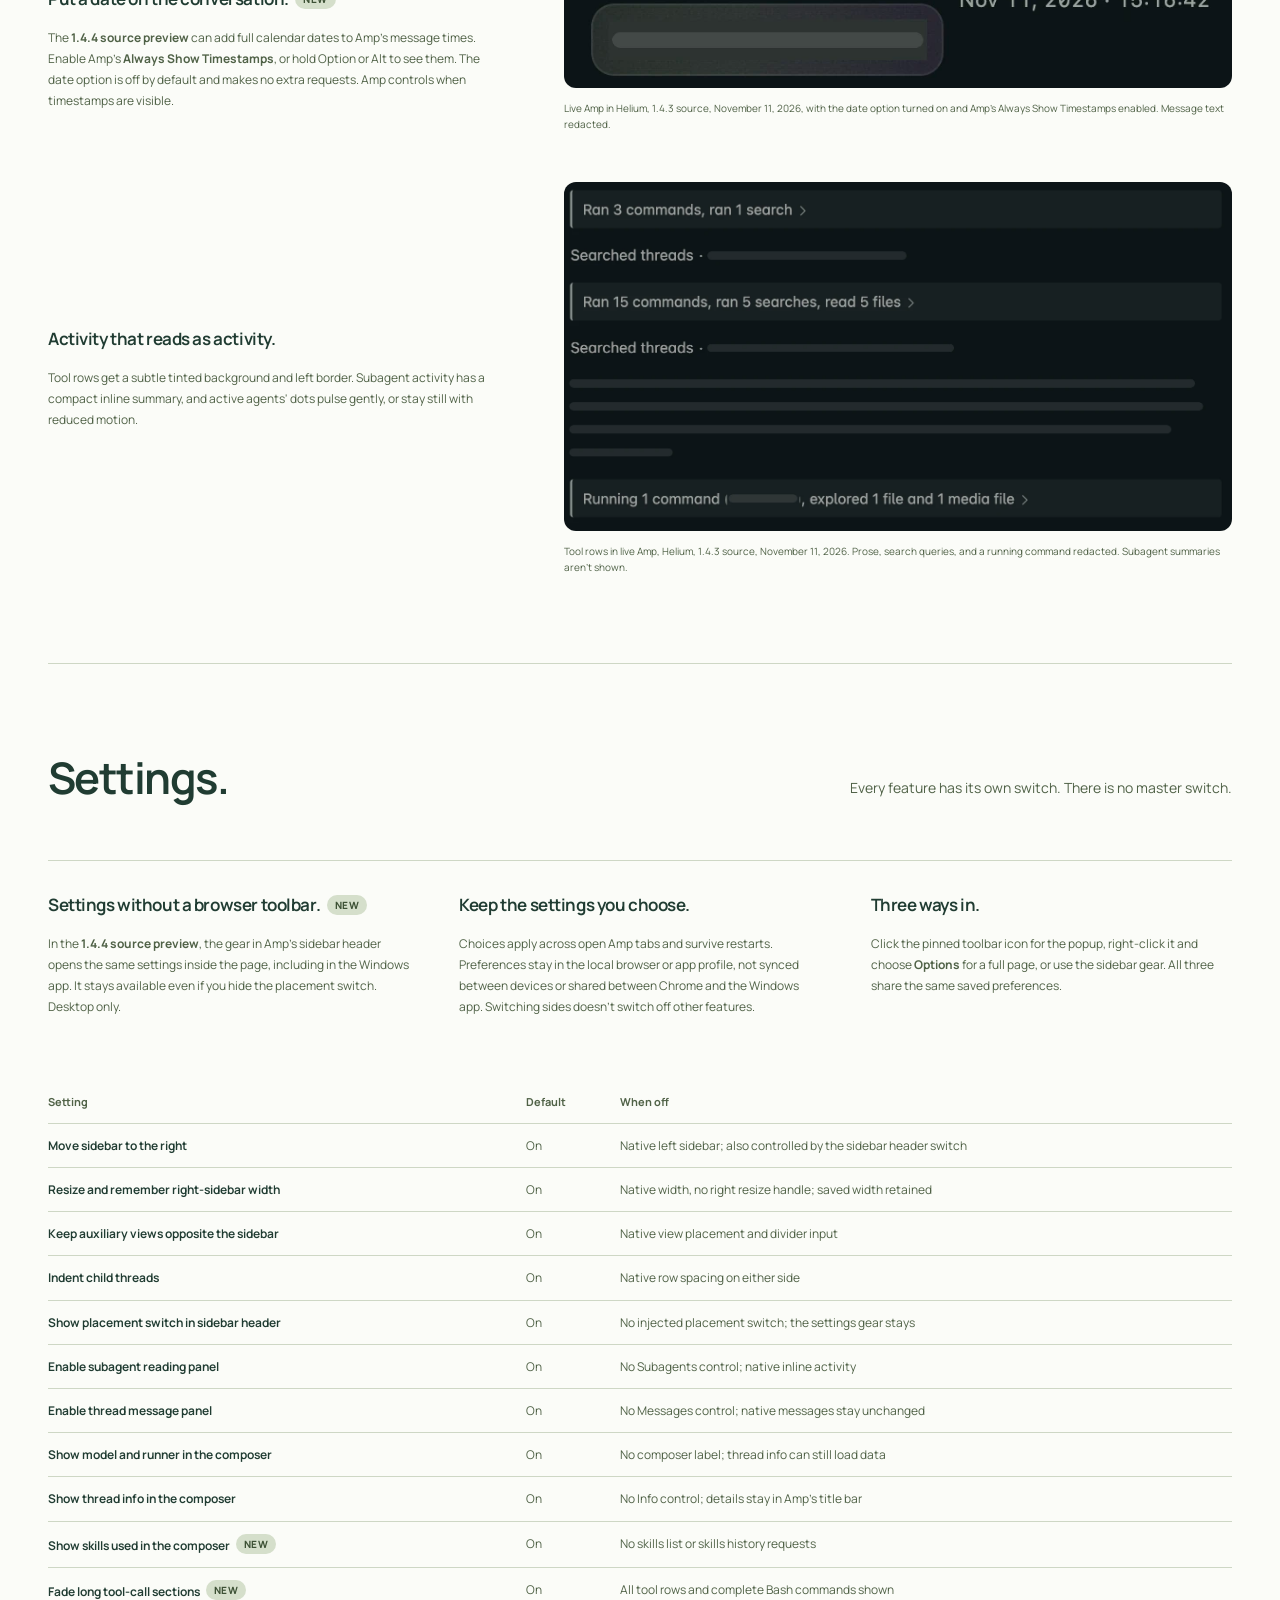
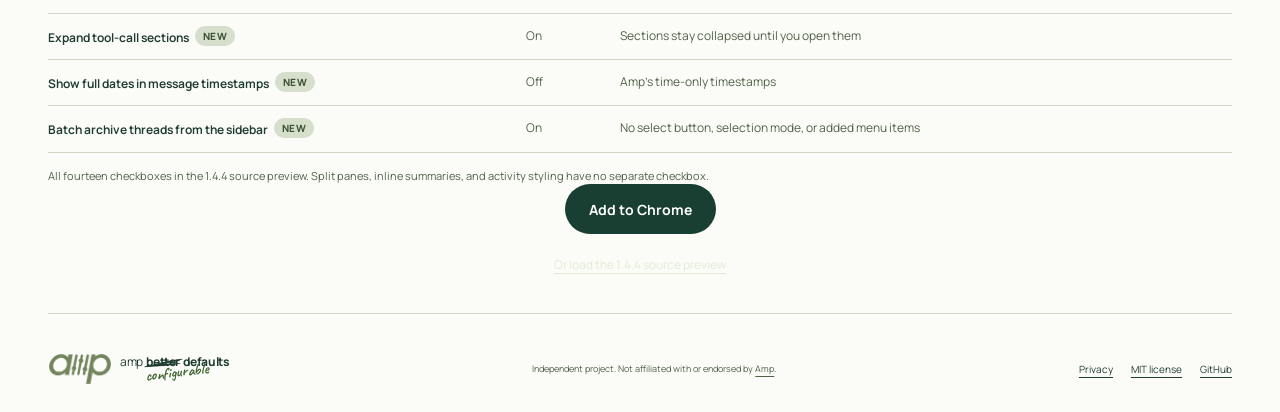
==== commit 02876fde: "Bump release to 1.4.4 and synchronize website references Amp-Thread-ID: T-01a1cd31-1bf0-7512-bb77-54" ====
--- a/docs/features/index.html
+++ b/docs/features/index.html
@@ -121,12 +121,12 @@
     <main id="main">
       <div class="opening">
         <header class="page-intro wrap">
-          <p class="guide-kicker">Features · Store 1.4.1 and 1.4.3 source preview</p>
+          <p class="guide-kicker">Features · Store 1.4.1 and 1.4.4 source preview</p>
           <h1>Every feature.<br />One page.</h1>
           <p>
             Everything the extension changes in Amp, grouped by where you'll
             notice it. Features marked <span class="new-badge">New</span> are
-            in the 1.4.3 source preview, merged into <code>main</code> but not
+            in the 1.4.4 source preview, merged into <code>main</code> but not
             yet in the Chrome Web Store's 1.4.1 release.
           </p>
           <nav class="feature-jump" aria-label="Feature groups">
@@ -146,7 +146,7 @@
         aria-labelledby="preview-title"
       >
         <div class="group-heading">
-          <h2 id="preview-title">New in the 1.4.3 source preview.</h2>
+          <h2 id="preview-title">New in the 1.4.4 source preview.</h2>
           <p>
             Recently merged into <code>main</code>. Load the source to try them
             before the next store release.
@@ -350,7 +350,7 @@
             </svg>
             <h3>Archive a batch, not one at a time. <span class="new-badge">New</span></h3>
             <p>
-              In the <strong>1.4.3 source preview</strong>, the select button
+              In the <strong>1.4.4 source preview</strong>, the select button
               in the sidebar header starts selecting. Click rows, Shift-click a
               range, or press Space on a focused row. Each expanded group offers
               <strong>Select all</strong>, and a bar above the sidebar footer
@@ -393,7 +393,7 @@
           <article id="spaces">
             <h3>Keep Spaces conversations separate. <span class="new-badge">New</span></h3>
             <p>
-              In the <strong>1.4.3 source preview</strong>, each visible
+              In the <strong>1.4.4 source preview</strong>, each visible
               coordinator or worker gets its own context, Info, Messages,
               Subagents, and tool previews. Switching workers clears the
               previous worker's controls. Space workers aren't counted as Task
@@ -416,7 +416,7 @@
             </svg>
             <h3>The thread's context, beside your draft. <span class="new-badge">New</span></h3>
             <p>
-              In the <strong>1.4.3 source preview</strong>, successfully loaded
+              In the <strong>1.4.4 source preview</strong>, successfully loaded
               skills appear above the toolbar, each listed once. Hover or focus
               a name for an instruction excerpt and location when available. Click
               to open Amp's Skills settings in a new tab without losing your draft.
@@ -472,7 +472,7 @@
                 The Messages control appears only when threads have exchanged
                 messages. Read each message, see delivery status and attachment
                 counts, or jump to its original transcript entry. The
-                <strong>1.4.3 source preview</strong> puts the newest messages first.
+                <strong>1.4.4 source preview</strong> puts the newest messages first.
                 This panel reads messages; it never sends them.
               </p>
             </div>
@@ -527,7 +527,7 @@
             <h3>Give subagents their own reading room.</h3>
             <p>
               Open <strong>Subagents</strong> from the desktop composer toolbar
-              in the <strong>1.4.3 source preview</strong>
+              in the <strong>1.4.4 source preview</strong>
               for a compact agent list opposite navigation. Hover or focus
               <strong>Task</strong> or <strong>Output</strong> to preview a
               wider reading sheet. Click to pin it open.
@@ -569,7 +569,7 @@
             <h3>Scan the work. Open the details. <span class="new-badge">New</span></h3>
             <p>
               Amp collapses tool-call sections by default. The
-              <strong>1.4.3 source preview</strong> adds
+              <strong>1.4.4 source preview</strong> adds
               <strong>Expand tool-call sections</strong>, which opens each one
               as it appears, and <strong>Fade long tool-call sections</strong>,
               which starts sections over five calls with a fading preview. Click
@@ -611,7 +611,7 @@
             <div>
               <h3>Put a date on the conversation. <span class="new-badge">New</span></h3>
               <p>
-                The <strong>1.4.3 source preview</strong> can add full calendar
+                The <strong>1.4.4 source preview</strong> can add full calendar
                 dates to Amp's message times. Enable Amp's
                 <strong>Always Show Timestamps</strong>, or hold Option or Alt
                 to see them. The date option is off by default and makes no extra
@@ -663,7 +663,7 @@
           <article id="sidebar-settings">
             <h3>Settings without a browser toolbar. <span class="new-badge">New</span></h3>
             <p>
-              In the <strong>1.4.3 source preview</strong>, the gear in Amp's
+              In the <strong>1.4.4 source preview</strong>, the gear in Amp's
               sidebar header opens the same settings inside the page, including
               in the Windows app. It stays available even if you hide the
               placement switch. Desktop only.
@@ -690,7 +690,7 @@
         <div class="table-scroll">
           <table class="settings-table">
             <caption>
-              All fourteen checkboxes in the 1.4.3 source preview. Split panes,
+              All fourteen checkboxes in the 1.4.4 source preview. Split panes,
               inline summaries, and activity styling have no separate checkbox.
             </caption>
             <thead>
@@ -722,7 +722,7 @@
           href="https://chromewebstore.google.com/detail/amp-configurable-defaults/hpobhiphbifcjhplkegebmpiehkcpjod"
           >Add to Chrome</a
         >
-        <a class="text-link" href="../#install">Or load the 1.4.3 source preview</a>
+        <a class="text-link" href="../#install">Or load the 1.4.4 source preview</a>
       </div>
     </main>
     <footer class="site-footer wrap">
--- a/docs/landing.css
+++ b/docs/landing.css
@@ -293,6 +293,32 @@
   color: var(--muted);
   margin: 13px 0 0;
 }
+.native-note {
+  display: flex;
+  align-items: center;
+  justify-content: space-between;
+  gap: 24px 48px;
+  margin-bottom: 40px;
+  padding: 22px 28px;
+  border: 1px solid var(--line);
+  border-left: 4px solid light-dark(var(--forest), var(--olive));
+  border-radius: 14px;
+  background: var(--paper);
+}
+.native-note h2 {
+  font-size: 18px;
+  letter-spacing: -0.01em;
+  line-height: 1.3;
+  margin-bottom: 6px;
+}
+.native-note p {
+  font-size: 14px;
+  max-width: 72ch;
+  margin-bottom: 0;
+}
+.native-note .button {
+  flex-shrink: 0;
+}
 .hero-shot img {
   border-radius: 14px;
   outline: 1px solid light-dark(transparent, var(--line));
@@ -697,6 +723,16 @@
   }
   .install-note {
     font-size: 10px;
+  }
+  .native-note {
+    flex-direction: column;
+    align-items: flex-start;
+    gap: 18px;
+    margin-bottom: 28px;
+    padding: 18px 20px;
+  }
+  .native-note p {
+    font-size: 13px;
   }
   .opening-footer {
     flex-wrap: wrap;
